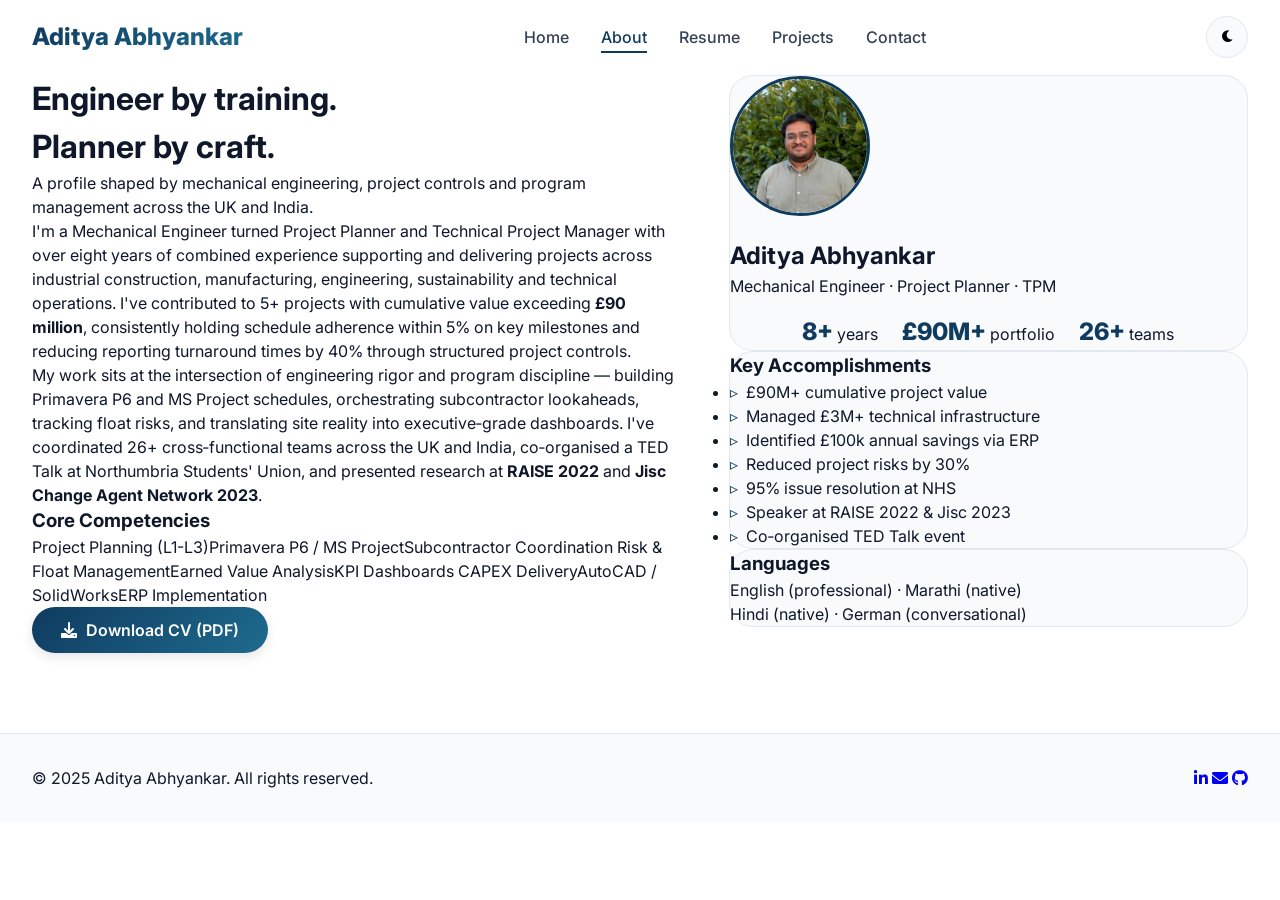
==== about.html @ 7d08a14f "Add files via upload" ====
<!DOCTYPE html>
<html lang="en">
<head>
  <meta charset="UTF-8">
  <meta name="viewport" content="width=device-width, initial-scale=1.0, viewport-fit=cover">
  <title>About | Aditya Abhyankar</title>
  <link href="https://fonts.googleapis.com/css2?family=Inter:opsz,wght@14..32,300;400;500;600;700;800&display=swap" rel="stylesheet">
  <link rel="stylesheet" href="https://cdnjs.cloudflare.com/ajax/libs/font-awesome/6.0.0-beta3/css/all.min.css">
  <link rel="stylesheet" href="css/style.css">
  <script src="js/script.js" defer></script>
</head>
<body>
  <header class="navbar glass-nav">
    <div class="container nav-container">
      <a href="index.html" class="logo">Aditya Abhyankar</a>
      <nav class="nav-links">
        <a href="index.html" class="nav-link">Home</a>
        <a href="about.html" class="nav-link active">About</a>
        <a href="resume.html" class="nav-link">Resume</a>
        <a href="projects.html" class="nav-link">Projects</a>
        <a href="contact.html" class="nav-link">Contact</a>
      </nav>
      <button class="theme-toggle" id="darkModeToggle"><i class="fas fa-moon"></i><i class="fas fa-sun" style="display:none;"></i></button>
    </div>
  </header>

  <main class="container page-padding">
    <div class="about-grid">
      <div class="about-text fade-up">
        <h1>Engineer by training.<br>Planner by craft.</h1>
        <p class="lead">A profile shaped by mechanical engineering, project controls and program management across the UK and India.</p>
        <p>I'm a Mechanical Engineer turned Project Planner and Technical Project Manager with over eight years of combined experience supporting and delivering projects across industrial construction, manufacturing, engineering, sustainability and technical operations. I've contributed to 5+ projects with cumulative value exceeding <strong>£90 million</strong>, consistently holding schedule adherence within 5% on key milestones and reducing reporting turnaround times by 40% through structured project controls.</p>
        <p>My work sits at the intersection of engineering rigor and program discipline — building Primavera P6 and MS Project schedules, orchestrating subcontractor lookaheads, tracking float risks, and translating site reality into executive‑grade dashboards. I've coordinated 26+ cross‑functional teams across the UK and India, co‑organised a TED Talk at Northumbria Students' Union, and presented research at <strong>RAISE 2022</strong> and <strong>Jisc Change Agent Network 2023</strong>.</p>
        <div class="core-competencies">
          <h3>Core Competencies</h3>
          <div class="competency-tags">
            <span>Project Planning (L1-L3)</span><span>Primavera P6 / MS Project</span><span>Subcontractor Coordination</span>
            <span>Risk & Float Management</span><span>Earned Value Analysis</span><span>KPI Dashboards</span>
            <span>CAPEX Delivery</span><span>AutoCAD / SolidWorks</span><span>ERP Implementation</span>
          </div>
        </div>
        <a href="assets/Aditya_Abhyankar_CV.pdf" class="btn btn-primary" download><i class="fas fa-download"></i> Download CV (PDF)</a>
      </div>
      <div class="about-sidebar fade-up delay-1">
        <div class="profile-card glass-card">
          <img src="assets/profile.jpeg" alt="Aditya Abhyankar" class="profile-img" onerror="this.src='https://placehold.co/200x200?text=Photo'">
          <h2>Aditya Abhyankar</h2>
          <p>Mechanical Engineer · Project Planner · TPM</p>
          <div class="profile-stats">
            <div><span>8+</span> years</div>
            <div><span>£90M+</span> portfolio</div>
            <div><span>26+</span> teams</div>
          </div>
        </div>
        <div class="accomplishment-card glass-card">
          <h3>Key Accomplishments</h3>
          <ul>
            <li>£90M+ cumulative project value</li>
            <li>Managed £3M+ technical infrastructure</li>
            <li>Identified £100k annual savings via ERP</li>
            <li>Reduced project risks by 30%</li>
            <li>95% issue resolution at NHS</li>
            <li>Speaker at RAISE 2022 & Jisc 2023</li>
            <li>Co‑organised TED Talk event</li>
          </ul>
        </div>
        <div class="language-card glass-card">
          <h3>Languages</h3>
          <p>English (professional) · Marathi (native)<br>Hindi (native) · German (conversational)</p>
        </div>
      </div>
    </div>
  </main>

  <footer class="footer">
    <div class="container footer-flex">
      <p>© 2025 Aditya Abhyankar. All rights reserved.</p>
      <div class="social-links">
        <a href="https://www.linkedin.com/in/aditya-abhyankar-249370194" target="_blank"><i class="fab fa-linkedin-in"></i></a>
        <a href="mailto:Aditya.abhyankar22@gmail.com"><i class="fas fa-envelope"></i></a>
        <a href="#"><i class="fab fa-github"></i></a>
      </div>
    </div>
  </footer>
  <div id="toast" class="toast"></div>
  <div id="modal" class="modal"><div class="modal-content glass-modal"><span class="modal-close">&times;</span><div id="modal-body"></div></div></div>
  <button id="scrollTopBtn" class="scroll-top"><i class="fas fa-chevron-up"></i></button>
</body>
</html>
---- css/style.css ----
* {
  margin: 0;
  padding: 0;
  box-sizing: border-box;
}

:root {
  --bg: #ffffff;
  --surface: #f8fafc;
  --surface-elevated: #ffffff;
  --text: #0f172a;
  --text-light: #334155;
  --accent: #0f3b5f;
  --accent-light: #1e5a7a;
  --accent-grad: linear-gradient(135deg, #0f3b5f 0%, #1e6b8f 100%);
  --border: #e2e8f0;
  --card-shadow: 0 20px 35px -12px rgba(0,0,0,0.08), 0 2px 4px -2px rgba(0,0,0,0.02);
  --glass-bg: rgba(255, 255, 255, 0.75);
  --glass-border: rgba(255,255,255,0.3);
}

body.dark {
  --bg: #0a0f1c;
  --surface: #111827;
  --surface-elevated: #1f2937;
  --text: #f1f5f9;
  --text-light: #cbd5e1;
  --accent: #60a5fa;
  --accent-light: #93c5fd;
  --accent-grad: linear-gradient(135deg, #3b82f6 0%, #60a5fa 100%);
  --border: #334155;
  --glass-bg: rgba(15, 23, 42, 0.75);
  --glass-border: rgba(255,255,255,0.05);
}

body {
  font-family: 'Inter', sans-serif;
  background: var(--bg);
  color: var(--text);
  line-height: 1.5;
  transition: background 0.3s ease, color 0.2s ease;
  scroll-behavior: smooth;
}

.container {
  max-width: 1280px;
  margin: 0 auto;
  padding: 0 2rem;
}

/* Glass Navbar */
.glass-nav {
  background: var(--glass-bg);
  backdrop-filter: blur(12px);
  -webkit-backdrop-filter: blur(12px);
  border-bottom: 1px solid var(--glass-border);
}

.navbar {
  position: sticky;
  top: 0;
  z-index: 100;
  padding: 1rem 0;
}
.nav-container {
  display: flex;
  justify-content: space-between;
  align-items: center;
  flex-wrap: wrap;
  gap: 1rem;
}
.logo {
  font-weight: 800;
  font-size: 1.5rem;
  background: var(--accent-grad);
  -webkit-background-clip: text;
  background-clip: text;
  color: transparent;
  text-decoration: none;
  transition: transform 0.2s;
}
.logo:hover { transform: scale(1.02); }
.nav-links {
  display: flex;
  gap: 2rem;
}
.nav-link {
  text-decoration: none;
  font-weight: 500;
  color: var(--text-light);
  transition: 0.25s cubic-bezier(0.2, 0.9, 0.4, 1.1);
  position: relative;
}
.nav-link::after {
  content: '';
  position: absolute;
  bottom: -4px;
  left: 0;
  width: 0;
  height: 2px;
  background: var(--accent);
  transition: width 0.3s;
}
.nav-link:hover::after, .nav-link.active::after { width: 100%; }
.nav-link:hover, .nav-link.active { color: var(--accent); }
.theme-toggle {
  background: var(--surface);
  border: 1px solid var(--border);
  border-radius: 60px;
  width: 42px;
  height: 42px;
  cursor: pointer;
  display: flex;
  align-items: center;
  justify-content: center;
  transition: all 0.2s;
}
.theme-toggle:hover { transform: scale(1.05); background: var(--accent-light); color: white; }

/* Hero */
.hero {
  padding: 5rem 0 3rem;
  background: radial-gradient(circle at 10% 30%, rgba(96,165,250,0.03) 0%, transparent 50%);
}
.hero-grid {
  display: flex;
  align-items: center;
  justify-content: space-between;
  gap: 3rem;
  flex-wrap: wrap;
}
.hero-text { flex: 1.2; }
.hero-badge {
  display: inline-block;
  background: var(--accent-grad);
  color: white;
  padding: 0.25rem 1.2rem;
  border-radius: 60px;
  font-size: 0.8rem;
  font-weight: 600;
  margin-bottom: 1rem;
}
.hero-text h1 {
  font-size: 3.5rem;
  font-weight: 800;
  margin-bottom: 0.5rem;
  background: var(--accent-grad);
  -webkit-background-clip: text;
  background-clip: text;
  color: transparent;
  letter-spacing: -0.02em;
}
.hero-titles { font-size: 1.2rem; color: var(--accent); font-weight: 600; margin-bottom: 1rem; }
.hero-description { font-size: 1.1rem; color: var(--text-light); margin-bottom: 2rem; max-width: 90%; }
.btn {
  display: inline-flex;
  align-items: center;
  gap: 0.6rem;
  padding: 0.7rem 1.8rem;
  border-radius: 60px;
  text-decoration: none;
  font-weight: 600;
  transition: all 0.25s cubic-bezier(0.2, 0.9, 0.4, 1.1);
  cursor: pointer;
  border: none;
}
.btn-primary { background: var(--accent-grad); color: white; box-shadow: 0 4px 12px rgba(0,0,0,0.1); }
.btn-primary:hover { transform: translateY(-3px); box-shadow: 0 10px 20px -5px rgba(0,0,0,0.2); opacity: 0.95; }
.btn-outline { border: 1.5px solid var(--accent); color: var(--accent); background: transparent; }
.btn-outline:hover { background: var(--accent); color: white; transform: translateY(-2px); }
.stats-row { display: flex; gap: 2rem; flex-wrap: wrap; margin-top: 1rem; }
.stat-item { font-weight: 600; font-size: 0.85rem; color: var(--text-light); }
.stat-number { display: block; font-size: 1.9rem; font-weight: 800; background: var(--accent-grad); -webkit-background-clip: text; background-clip: text; color: transparent; }
.hero-badge-card {
  background: var(--surface-elevated);
  border-radius: 2rem;
  padding: 2rem;
  display: flex;
  gap: 2rem;
  font-size: 2.2rem;
  color: var(--accent);
  box-shadow: var(--card-shadow);
  border: 1px solid var(--border);
}

/* Competencies */
.competencies { margin: 4rem auto; text-align: center; }
.competencies h2 { font-size: 1.8rem; margin-bottom: 2rem; font-weight: 600; }
.competency-grid { display: flex; flex-wrap: wrap; justify-content: center; gap: 0.8rem; }
.competency-grid span {
  background: var(--surface);
  padding: 0.6rem 1.4rem;
  border-radius: 60px;
  font-size: 0.85rem;
  font-weight: 500;
  border: 1px solid var(--border);
  transition: all 0.2s;
}
.competency-grid span:hover { transform: translateY(-2px); border-color: var(--accent); }

/* Cards */
.glass-card, .preview-card, .project-full-card, .job-entry, .edu-entry, .contact-card, .profile-card, .accomplishment-card, .language-card {
  background: var(--surface);
  border-radius: 1.5rem;
  border: 1px solid var(--border);
  transition: all 0.3s cubic-bezier(0.2,0.9,0.4,1.1);
}
.preview-card:hover, .project-full-card:hover, .job-entry:hover {
  transform: translateY(-6px);
  box-shadow: var(--card-shadow);
  border-color: var(--accent-light);
}
.projects-preview-grid, .projects-full-grid {
  display: grid;
  grid-template-columns: repeat(auto-fit, minmax(320px, 1fr));
  gap: 2rem;
  margin: 2rem 0;
}
.preview-card, .project-full-card { padding: 1.8rem; }
.project-category {
  font-size: 0.7rem;
  font-weight: 700;
  text-transform: uppercase;
  letter-spacing: 1px;
  color: var(--accent);
  background: rgba(96,165,250,0.12);
  padding: 0.2rem 0.8rem;
  border-radius: 40px;
  display: inline-block;
  margin-bottom: 1rem;
}
.metric-chips, .project-metrics { display: flex; flex-wrap: wrap; gap: 0.5rem; margin: 1rem 0; }
.metric-chips span, .project-metrics span { background: var(--bg); padding: 0.2rem 0.8rem; border-radius: 40px; font-size: 0.7rem; font-weight: 600; border: 1px solid var(--border); }
.preview-links a, .project-link { color: var(--accent); text-decoration: none; font-weight: 600; transition: 0.2s; cursor: pointer; }
.preview-links a:hover { text-decoration: underline; letter-spacing: 0.3px; }

/* About */
.about-grid { display: grid; grid-template-columns: 1fr 0.8fr; gap: 3rem; }
.profile-img { width: 140px; height: 140px; border-radius: 50%; object-fit: cover; margin-bottom: 1rem; border: 3px solid var(--accent); }
.profile-stats { display: flex; justify-content: center; gap: 1.5rem; margin-top: 1rem; }
.profile-stats div span { font-size: 1.5rem; font-weight: 800; color: var(--accent); }
.accomplishment-card li::before { content: "▹"; color: var(--accent); margin-right: 0.5rem; }

/* Resume */
.resume-section h2 { font-size: 1.6rem; margin-bottom: 1.5rem; border-left: 4px solid var(--accent); padding-left: 1rem; }
.job-header { margin-bottom: 0.8rem; display: flex; flex-wrap: wrap; justify-content: space-between; }
.company-logo { width: 36px; height: 36px; object-fit: contain; }
.job-photos { display: flex; gap: 0.8rem; margin-top: 1rem; }
.job-photos img { width: 90px; height: 60px; object-fit: cover; border-radius: 12px; transition: 0.2s; }
.job-photos img:hover { transform: scale(1.02); }
.skills-grid { display: flex; flex-wrap: wrap; gap: 0.6rem; }
.skills-grid span { background: var(--surface); padding: 0.5rem 1.2rem; border-radius: 40px; border: 1px solid var(--border); font-size: 0.8rem; }

/* Contact */
.contact-grid { display: grid; grid-template-columns: 1fr 0.9fr; gap: 3rem; }
.contact-form-col { padding: 2rem; }
.form-group { margin-bottom: 1.5rem; }
.form-group input, .form-group textarea {
  width: 100%;
  padding: 0.9rem;
  border-radius: 1rem;
  border: 1px solid var(--border);
  background: var(--bg);
  color: var(--text);
  transition: 0.2s;
}
.form-group input:focus, .form-group textarea:focus { outline: none; border-color: var(--accent); box-shadow: 0 0 0 3px rgba(96,165,250,0.2); }
.social-btn { padding: 0.5rem 1.2rem; border-radius: 60px; text-decoration: none; font-weight: 500; transition: 0.2s; gap: 0.5rem; display: inline-flex; align-items: center; }
.linkedin { background: #0077b5; color: white; }
.github { background: #1e293b; color: white; }
.social-btn:hover { transform: translateY(-2px); filter: brightness(1.05); }

/* Footer & misc */
.footer { margin-top: 5rem; background: var(--surface); border-top: 1px solid var(--border); padding: 2rem 0; }
.footer-flex { display: flex; justify-content: space-between; align-items: center; flex-wrap: wrap; }
.scroll-top {
  position: fixed;
  bottom: 2rem;
  right: 2rem;
  background: var(--accent-grad);
  color: white;
  border: none;
  width: 46px;
  height: 46px;
  border-radius: 60px;
  cursor: pointer;
  display: none;
  align-items: center;
  justify-content: center;
  transition: 0.2s;
  box-shadow: 0 6px 12px rgba(0,0,0,0.1);
}
.scroll-top:hover { transform: scale(1.08); }
.toast {
  position: fixed;
  bottom: 2rem;
  left: 50%;
  transform: translateX(-50%) translateY(100px);
  background: var(--accent);
  color: white;
  padding: 0.8rem 1.8rem;
  border-radius: 60px;
  font-size: 0.9rem;
  z-index: 1100;
  transition: transform 0.3s ease;
  backdrop-filter: blur(8px);
  background: rgba(15,59,95,0.9);
}
body.dark .toast { background: rgba(96,165,250,0.9); }
.toast.show { transform: translateX(-50%) translateY(0); }
.modal {
  display: none;
  position: fixed;
  z-index: 1200;
  left: 0;
  top: 0;
  width: 100%;
  height: 100%;
  background-color: rgba(0,0,0,0.6);
  backdrop-filter: blur(6px);
}
.modal-content {
  background: var(--surface);
  margin: 8% auto;
  padding: 2rem;
  border-radius: 2rem;
  width: 90%;
  max-width: 700px;
  max-height: 80vh;
  overflow-y: auto;
  position: relative;
}
.modal-close { position: absolute; right: 1.5rem; top: 1rem; font-size: 1.8rem; cursor: pointer; transition: 0.2s; }
.fade-up {
  opacity: 0;
  transform: translateY(30px);
  transition: opacity 0.7s cubic-bezier(0.2, 0.9, 0.4, 1.1), transform 0.7s cubic-bezier(0.2, 0.9, 0.4, 1.1);
}
.fade-up.visible { opacity: 1; transform: translateY(0); }
.page-header { text-align: center; margin-bottom: 2.5rem; }
@media (max-width: 900px) {
  .about-grid, .contact-grid { grid-template-columns: 1fr; }
  .hero-grid { flex-direction: column; text-align: center; }
  .hero-description { max-width: 100%; }
  .nav-links { gap: 1rem; }
  .container { padding: 0 1.2rem; }
  .hero-text h1 { font-size: 2.5rem; }
}
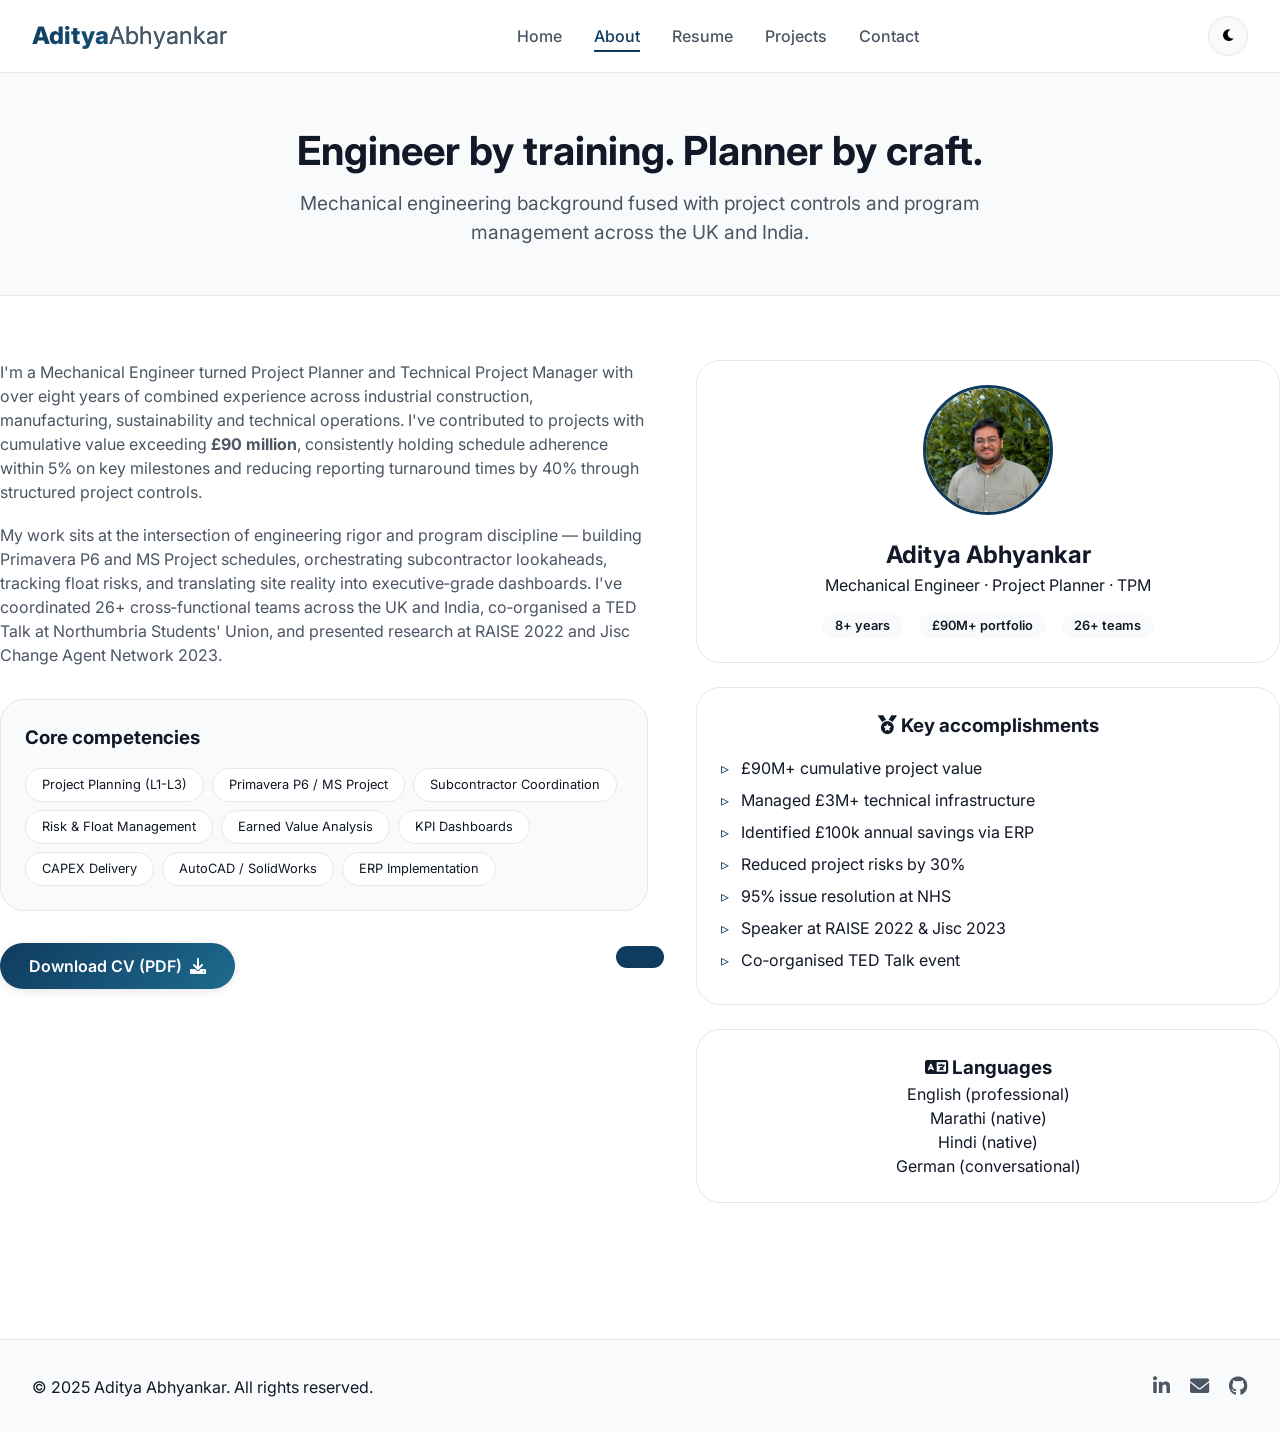
==== commit ae957619: "Add files via upload" ====
--- a/about.html
+++ b/about.html
@@ -2,7 +2,7 @@
 <html lang="en">
 <head>
   <meta charset="UTF-8">
-  <meta name="viewport" content="width=device-width, initial-scale=1.0, viewport-fit=cover">
+  <meta name="viewport" content="width=device-width, initial-scale=1.0">
   <title>About | Aditya Abhyankar</title>
   <link href="https://fonts.googleapis.com/css2?family=Inter:opsz,wght@14..32,300;400;500;600;700;800&display=swap" rel="stylesheet">
   <link rel="stylesheet" href="https://cdnjs.cloudflare.com/ajax/libs/font-awesome/6.0.0-beta3/css/all.min.css">
@@ -10,9 +10,9 @@
   <script src="js/script.js" defer></script>
 </head>
 <body>
-  <header class="navbar glass-nav">
+  <header class="navbar">
     <div class="container nav-container">
-      <a href="index.html" class="logo">Aditya Abhyankar</a>
+      <a href="index.html" class="logo">Aditya<span>Abhyankar</span></a>
       <nav class="nav-links">
         <a href="index.html" class="nav-link">Home</a>
         <a href="about.html" class="nav-link active">About</a>
@@ -20,60 +20,63 @@
         <a href="projects.html" class="nav-link">Projects</a>
         <a href="contact.html" class="nav-link">Contact</a>
       </nav>
-      <button class="theme-toggle" id="darkModeToggle"><i class="fas fa-moon"></i><i class="fas fa-sun" style="display:none;"></i></button>
+      <button class="theme-toggle" id="darkModeToggle"><i class="fas fa-moon"></i><i class="fas fa-sun"></i></button>
     </div>
   </header>
 
-  <main class="container page-padding">
-    <div class="about-grid">
-      <div class="about-text fade-up">
-        <h1>Engineer by training.<br>Planner by craft.</h1>
-        <p class="lead">A profile shaped by mechanical engineering, project controls and program management across the UK and India.</p>
-        <p>I'm a Mechanical Engineer turned Project Planner and Technical Project Manager with over eight years of combined experience supporting and delivering projects across industrial construction, manufacturing, engineering, sustainability and technical operations. I've contributed to 5+ projects with cumulative value exceeding <strong>£90 million</strong>, consistently holding schedule adherence within 5% on key milestones and reducing reporting turnaround times by 40% through structured project controls.</p>
-        <p>My work sits at the intersection of engineering rigor and program discipline — building Primavera P6 and MS Project schedules, orchestrating subcontractor lookaheads, tracking float risks, and translating site reality into executive‑grade dashboards. I've coordinated 26+ cross‑functional teams across the UK and India, co‑organised a TED Talk at Northumbria Students' Union, and presented research at <strong>RAISE 2022</strong> and <strong>Jisc Change Agent Network 2023</strong>.</p>
-        <div class="core-competencies">
-          <h3>Core Competencies</h3>
-          <div class="competency-tags">
-            <span>Project Planning (L1-L3)</span><span>Primavera P6 / MS Project</span><span>Subcontractor Coordination</span>
-            <span>Risk & Float Management</span><span>Earned Value Analysis</span><span>KPI Dashboards</span>
-            <span>CAPEX Delivery</span><span>AutoCAD / SolidWorks</span><span>ERP Implementation</span>
+  <main>
+    <section class="page-hero">
+      <div class="container">
+        <h1>Engineer by training. Planner by craft.</h1>
+        <p class="lead">Mechanical engineering background fused with project controls and program management across the UK and India.</p>
+      </div>
+    </section>
+
+    <section class="about-content">
+      <div class="container about-grid">
+        <div class="about-text">
+          <p>I'm a Mechanical Engineer turned Project Planner and Technical Project Manager with over eight years of combined experience across industrial construction, manufacturing, sustainability and technical operations. I've contributed to projects with cumulative value exceeding <strong>£90 million</strong>, consistently holding schedule adherence within 5% on key milestones and reducing reporting turnaround times by 40% through structured project controls.</p>
+          <p>My work sits at the intersection of engineering rigor and program discipline — building Primavera P6 and MS Project schedules, orchestrating subcontractor lookaheads, tracking float risks, and translating site reality into executive‑grade dashboards. I've coordinated 26+ cross‑functional teams across the UK and India, co‑organised a TED Talk at Northumbria Students' Union, and presented research at RAISE 2022 and Jisc Change Agent Network 2023.</p>
+          <div class="core-box">
+            <h3>Core competencies</h3>
+            <div class="tag-group">
+              <span>Project Planning (L1-L3)</span><span>Primavera P6 / MS Project</span><span>Subcontractor Coordination</span>
+              <span>Risk & Float Management</span><span>Earned Value Analysis</span><span>KPI Dashboards</span>
+              <span>CAPEX Delivery</span><span>AutoCAD / SolidWorks</span><span>ERP Implementation</span>
+            </div>
           </div>
+          <a href="assets/Aditya_Abhyankar_CV.pdf" class="btn btn-primary" download>Download CV (PDF) <i class="fas fa-download"></i></a>
         </div>
-        <a href="assets/Aditya_Abhyankar_CV.pdf" class="btn btn-primary" download><i class="fas fa-download"></i> Download CV (PDF)</a>
+        <aside class="about-sidebar">
+          <div class="profile-card">
+            <img src="assets/profile.jpeg" alt="Aditya Abhyankar" class="profile-img" onerror="this.src='https://placehold.co/300x300?text=Photo'">
+            <h2>Aditya Abhyankar</h2>
+            <p>Mechanical Engineer · Project Planner · TPM</p>
+            <div class="profile-meta"><span>8+ years</span><span>£90M+ portfolio</span><span>26+ teams</span></div>
+          </div>
+          <div class="accomplishment-card">
+            <h3><i class="fas fa-medal"></i> Key accomplishments</h3>
+            <ul>
+              <li>£90M+ cumulative project value</li>
+              <li>Managed £3M+ technical infrastructure</li>
+              <li>Identified £100k annual savings via ERP</li>
+              <li>Reduced project risks by 30%</li>
+              <li>95% issue resolution at NHS</li>
+              <li>Speaker at RAISE 2022 & Jisc 2023</li>
+              <li>Co‑organised TED Talk event</li>
+            </ul>
+          </div>
+          <div class="language-card">
+            <h3><i class="fas fa-language"></i> Languages</h3>
+            <p>English (professional)<br>Marathi (native)<br>Hindi (native)<br>German (conversational)</p>
+          </div>
+        </aside>
       </div>
-      <div class="about-sidebar fade-up delay-1">
-        <div class="profile-card glass-card">
-          <img src="assets/profile.jpeg" alt="Aditya Abhyankar" class="profile-img" onerror="this.src='https://placehold.co/200x200?text=Photo'">
-          <h2>Aditya Abhyankar</h2>
-          <p>Mechanical Engineer · Project Planner · TPM</p>
-          <div class="profile-stats">
-            <div><span>8+</span> years</div>
-            <div><span>£90M+</span> portfolio</div>
-            <div><span>26+</span> teams</div>
-          </div>
-        </div>
-        <div class="accomplishment-card glass-card">
-          <h3>Key Accomplishments</h3>
-          <ul>
-            <li>£90M+ cumulative project value</li>
-            <li>Managed £3M+ technical infrastructure</li>
-            <li>Identified £100k annual savings via ERP</li>
-            <li>Reduced project risks by 30%</li>
-            <li>95% issue resolution at NHS</li>
-            <li>Speaker at RAISE 2022 & Jisc 2023</li>
-            <li>Co‑organised TED Talk event</li>
-          </ul>
-        </div>
-        <div class="language-card glass-card">
-          <h3>Languages</h3>
-          <p>English (professional) · Marathi (native)<br>Hindi (native) · German (conversational)</p>
-        </div>
-      </div>
-    </div>
+    </section>
   </main>
 
   <footer class="footer">
-    <div class="container footer-flex">
+    <div class="container footer-inner">
       <p>© 2025 Aditya Abhyankar. All rights reserved.</p>
       <div class="social-links">
         <a href="https://www.linkedin.com/in/aditya-abhyankar-249370194" target="_blank"><i class="fab fa-linkedin-in"></i></a>
@@ -82,8 +85,9 @@
       </div>
     </div>
   </footer>
+
   <div id="toast" class="toast"></div>
-  <div id="modal" class="modal"><div class="modal-content glass-modal"><span class="modal-close">&times;</span><div id="modal-body"></div></div></div>
+  <div id="modal" class="modal"><div class="modal-content"><span class="modal-close">&times;</span><div id="modal-body"></div></div></div>
   <button id="scrollTopBtn" class="scroll-top"><i class="fas fa-chevron-up"></i></button>
 </body>
 </html>
--- a/css/style.css
+++ b/css/style.css
@@ -6,31 +6,29 @@
 
 :root {
   --bg: #ffffff;
-  --surface: #f8fafc;
-  --surface-elevated: #ffffff;
-  --text: #0f172a;
-  --text-light: #334155;
+  --surface: #f9fafb;
+  --card-bg: #ffffff;
+  --text: #111827;
+  --text-light: #4b5563;
   --accent: #0f3b5f;
   --accent-light: #1e5a7a;
   --accent-grad: linear-gradient(135deg, #0f3b5f 0%, #1e6b8f 100%);
-  --border: #e2e8f0;
-  --card-shadow: 0 20px 35px -12px rgba(0,0,0,0.08), 0 2px 4px -2px rgba(0,0,0,0.02);
-  --glass-bg: rgba(255, 255, 255, 0.75);
-  --glass-border: rgba(255,255,255,0.3);
+  --border: #e5e7eb;
+  --shadow: 0 10px 25px -5px rgba(0,0,0,0.05), 0 8px 10px -6px rgba(0,0,0,0.02);
+  --shadow-hover: 0 20px 30px -12px rgba(0,0,0,0.1);
 }
 
 body.dark {
   --bg: #0a0f1c;
   --surface: #111827;
-  --surface-elevated: #1f2937;
-  --text: #f1f5f9;
-  --text-light: #cbd5e1;
+  --card-bg: #1f2937;
+  --text: #f3f4f6;
+  --text-light: #9ca3af;
   --accent: #60a5fa;
   --accent-light: #93c5fd;
   --accent-grad: linear-gradient(135deg, #3b82f6 0%, #60a5fa 100%);
-  --border: #334155;
-  --glass-bg: rgba(15, 23, 42, 0.75);
-  --glass-border: rgba(255,255,255,0.05);
+  --border: #374151;
+  --shadow: 0 10px 25px -5px rgba(0,0,0,0.2);
 }
 
 body {
@@ -38,8 +36,7 @@
   background: var(--bg);
   color: var(--text);
   line-height: 1.5;
-  transition: background 0.3s ease, color 0.2s ease;
-  scroll-behavior: smooth;
+  transition: background 0.3s, color 0.2s;
 }
 
 .container {
@@ -48,20 +45,17 @@
   padding: 0 2rem;
 }
 
-/* Glass Navbar */
-.glass-nav {
-  background: var(--glass-bg);
-  backdrop-filter: blur(12px);
-  -webkit-backdrop-filter: blur(12px);
-  border-bottom: 1px solid var(--glass-border);
-}
-
+/* Navbar */
 .navbar {
   position: sticky;
   top: 0;
+  background: rgba(var(--bg-rgb, 255,255,255), 0.85);
+  backdrop-filter: blur(12px);
+  border-bottom: 1px solid var(--border);
   z-index: 100;
   padding: 1rem 0;
 }
+body.dark .navbar { background: rgba(10,15,28,0.85); }
 .nav-container {
   display: flex;
   justify-content: space-between;
@@ -72,23 +66,19 @@
 .logo {
   font-weight: 800;
   font-size: 1.5rem;
+  text-decoration: none;
   background: var(--accent-grad);
   -webkit-background-clip: text;
   background-clip: text;
   color: transparent;
-  text-decoration: none;
-  transition: transform 0.2s;
-}
-.logo:hover { transform: scale(1.02); }
-.nav-links {
-  display: flex;
-  gap: 2rem;
-}
+}
+.logo span { font-weight: 400; color: var(--text-light); background: none; -webkit-background-clip: unset; }
+.nav-links { display: flex; gap: 2rem; }
 .nav-link {
   text-decoration: none;
   font-weight: 500;
   color: var(--text-light);
-  transition: 0.25s cubic-bezier(0.2, 0.9, 0.4, 1.1);
+  transition: 0.2s;
   position: relative;
 }
 .nav-link::after {
@@ -99,250 +89,177 @@
   width: 0;
   height: 2px;
   background: var(--accent);
-  transition: width 0.3s;
+  transition: width 0.2s;
 }
 .nav-link:hover::after, .nav-link.active::after { width: 100%; }
 .nav-link:hover, .nav-link.active { color: var(--accent); }
 .theme-toggle {
   background: var(--surface);
   border: 1px solid var(--border);
-  border-radius: 60px;
-  width: 42px;
-  height: 42px;
+  border-radius: 2rem;
+  width: 40px;
+  height: 40px;
   cursor: pointer;
   display: flex;
   align-items: center;
   justify-content: center;
-  transition: all 0.2s;
-}
-.theme-toggle:hover { transform: scale(1.05); background: var(--accent-light); color: white; }
+  transition: 0.2s;
+}
+.theme-toggle .fa-sun { display: none; }
+body.dark .theme-toggle .fa-moon { display: none; }
+body.dark .theme-toggle .fa-sun { display: inline-block; }
 
 /* Hero */
 .hero {
-  padding: 5rem 0 3rem;
-  background: radial-gradient(circle at 10% 30%, rgba(96,165,250,0.03) 0%, transparent 50%);
-}
-.hero-grid {
+  padding: 5rem 0 4rem;
+  background: linear-gradient(180deg, var(--bg) 0%, var(--surface) 100%);
+}
+.hero-wrapper {
   display: flex;
-  align-items: center;
   justify-content: space-between;
+  align-items: center;
   gap: 3rem;
   flex-wrap: wrap;
 }
-.hero-text { flex: 1.2; }
+.hero-content { flex: 1.5; }
 .hero-badge {
   display: inline-block;
   background: var(--accent-grad);
   color: white;
-  padding: 0.25rem 1.2rem;
-  border-radius: 60px;
-  font-size: 0.8rem;
+  padding: 0.25rem 1rem;
+  border-radius: 2rem;
+  font-size: 0.75rem;
   font-weight: 600;
   margin-bottom: 1rem;
 }
-.hero-text h1 {
-  font-size: 3.5rem;
-  font-weight: 800;
-  margin-bottom: 0.5rem;
-  background: var(--accent-grad);
-  -webkit-background-clip: text;
-  background-clip: text;
-  color: transparent;
-  letter-spacing: -0.02em;
-}
-.hero-titles { font-size: 1.2rem; color: var(--accent); font-weight: 600; margin-bottom: 1rem; }
+.hero-content h1 { font-size: 3.5rem; font-weight: 800; margin-bottom: 0.5rem; letter-spacing: -0.02em; background: var(--accent-grad); -webkit-background-clip: text; background-clip: text; color: transparent; }
+.hero-titles { font-size: 1.2rem; color: var(--accent); font-weight: 500; margin-bottom: 1rem; }
 .hero-description { font-size: 1.1rem; color: var(--text-light); margin-bottom: 2rem; max-width: 90%; }
+.hero-buttons { display: flex; gap: 1rem; flex-wrap: wrap; margin-bottom: 2rem; }
 .btn {
   display: inline-flex;
   align-items: center;
-  gap: 0.6rem;
+  gap: 0.5rem;
   padding: 0.7rem 1.8rem;
-  border-radius: 60px;
+  border-radius: 2rem;
   text-decoration: none;
   font-weight: 600;
-  transition: all 0.25s cubic-bezier(0.2, 0.9, 0.4, 1.1);
+  transition: all 0.2s;
   cursor: pointer;
   border: none;
 }
-.btn-primary { background: var(--accent-grad); color: white; box-shadow: 0 4px 12px rgba(0,0,0,0.1); }
-.btn-primary:hover { transform: translateY(-3px); box-shadow: 0 10px 20px -5px rgba(0,0,0,0.2); opacity: 0.95; }
+.btn-primary { background: var(--accent-grad); color: white; box-shadow: 0 2px 8px rgba(0,0,0,0.1); }
+.btn-primary:hover { transform: translateY(-2px); box-shadow: 0 8px 20px rgba(0,0,0,0.15); }
 .btn-outline { border: 1.5px solid var(--accent); color: var(--accent); background: transparent; }
 .btn-outline:hover { background: var(--accent); color: white; transform: translateY(-2px); }
-.stats-row { display: flex; gap: 2rem; flex-wrap: wrap; margin-top: 1rem; }
-.stat-item { font-weight: 600; font-size: 0.85rem; color: var(--text-light); }
-.stat-number { display: block; font-size: 1.9rem; font-weight: 800; background: var(--accent-grad); -webkit-background-clip: text; background-clip: text; color: transparent; }
-.hero-badge-card {
-  background: var(--surface-elevated);
-  border-radius: 2rem;
-  padding: 2rem;
-  display: flex;
-  gap: 2rem;
-  font-size: 2.2rem;
-  color: var(--accent);
-  box-shadow: var(--card-shadow);
-  border: 1px solid var(--border);
-}
+.hero-stats { display: flex; gap: 2rem; background: var(--card-bg); padding: 1.5rem 2rem; border-radius: 2rem; box-shadow: var(--shadow); border: 1px solid var(--border); }
+.stat-card { text-align: center; }
+.stat-number { display: block; font-size: 2rem; font-weight: 800; background: var(--accent-grad); -webkit-background-clip: text; background-clip: text; color: transparent; }
+.stat-label { font-size: 0.8rem; color: var(--text-light); text-transform: uppercase; }
 
 /* Competencies */
-.competencies { margin: 4rem auto; text-align: center; }
-.competencies h2 { font-size: 1.8rem; margin-bottom: 2rem; font-weight: 600; }
+.competencies { padding: 3rem 0; text-align: center; border-top: 1px solid var(--border); border-bottom: 1px solid var(--border); background: var(--surface); }
+.competencies h2 { font-size: 1.6rem; margin-bottom: 2rem; font-weight: 600; }
 .competency-grid { display: flex; flex-wrap: wrap; justify-content: center; gap: 0.8rem; }
-.competency-grid span {
-  background: var(--surface);
-  padding: 0.6rem 1.4rem;
-  border-radius: 60px;
-  font-size: 0.85rem;
-  font-weight: 500;
-  border: 1px solid var(--border);
-  transition: all 0.2s;
-}
+.competency-grid span { background: var(--card-bg); padding: 0.5rem 1.2rem; border-radius: 2rem; font-size: 0.85rem; font-weight: 500; border: 1px solid var(--border); transition: 0.2s; }
 .competency-grid span:hover { transform: translateY(-2px); border-color: var(--accent); }
 
-/* Cards */
-.glass-card, .preview-card, .project-full-card, .job-entry, .edu-entry, .contact-card, .profile-card, .accomplishment-card, .language-card {
-  background: var(--surface);
-  border-radius: 1.5rem;
-  border: 1px solid var(--border);
-  transition: all 0.3s cubic-bezier(0.2,0.9,0.4,1.1);
-}
-.preview-card:hover, .project-full-card:hover, .job-entry:hover {
-  transform: translateY(-6px);
-  box-shadow: var(--card-shadow);
-  border-color: var(--accent-light);
-}
-.projects-preview-grid, .projects-full-grid {
-  display: grid;
-  grid-template-columns: repeat(auto-fit, minmax(320px, 1fr));
-  gap: 2rem;
-  margin: 2rem 0;
-}
-.preview-card, .project-full-card { padding: 1.8rem; }
-.project-category {
-  font-size: 0.7rem;
-  font-weight: 700;
-  text-transform: uppercase;
-  letter-spacing: 1px;
-  color: var(--accent);
-  background: rgba(96,165,250,0.12);
-  padding: 0.2rem 0.8rem;
-  border-radius: 40px;
-  display: inline-block;
-  margin-bottom: 1rem;
-}
-.metric-chips, .project-metrics { display: flex; flex-wrap: wrap; gap: 0.5rem; margin: 1rem 0; }
-.metric-chips span, .project-metrics span { background: var(--bg); padding: 0.2rem 0.8rem; border-radius: 40px; font-size: 0.7rem; font-weight: 600; border: 1px solid var(--border); }
-.preview-links a, .project-link { color: var(--accent); text-decoration: none; font-weight: 600; transition: 0.2s; cursor: pointer; }
-.preview-links a:hover { text-decoration: underline; letter-spacing: 0.3px; }
-
-/* About */
-.about-grid { display: grid; grid-template-columns: 1fr 0.8fr; gap: 3rem; }
-.profile-img { width: 140px; height: 140px; border-radius: 50%; object-fit: cover; margin-bottom: 1rem; border: 3px solid var(--accent); }
-.profile-stats { display: flex; justify-content: center; gap: 1.5rem; margin-top: 1rem; }
-.profile-stats div span { font-size: 1.5rem; font-weight: 800; color: var(--accent); }
-.accomplishment-card li::before { content: "▹"; color: var(--accent); margin-right: 0.5rem; }
-
-/* Resume */
-.resume-section h2 { font-size: 1.6rem; margin-bottom: 1.5rem; border-left: 4px solid var(--accent); padding-left: 1rem; }
-.job-header { margin-bottom: 0.8rem; display: flex; flex-wrap: wrap; justify-content: space-between; }
-.company-logo { width: 36px; height: 36px; object-fit: contain; }
-.job-photos { display: flex; gap: 0.8rem; margin-top: 1rem; }
-.job-photos img { width: 90px; height: 60px; object-fit: cover; border-radius: 12px; transition: 0.2s; }
-.job-photos img:hover { transform: scale(1.02); }
-.skills-grid { display: flex; flex-wrap: wrap; gap: 0.6rem; }
-.skills-grid span { background: var(--surface); padding: 0.5rem 1.2rem; border-radius: 40px; border: 1px solid var(--border); font-size: 0.8rem; }
-
-/* Contact */
-.contact-grid { display: grid; grid-template-columns: 1fr 0.9fr; gap: 3rem; }
-.contact-form-col { padding: 2rem; }
-.form-group { margin-bottom: 1.5rem; }
-.form-group input, .form-group textarea {
-  width: 100%;
-  padding: 0.9rem;
-  border-radius: 1rem;
-  border: 1px solid var(--border);
-  background: var(--bg);
-  color: var(--text);
-  transition: 0.2s;
-}
-.form-group input:focus, .form-group textarea:focus { outline: none; border-color: var(--accent); box-shadow: 0 0 0 3px rgba(96,165,250,0.2); }
-.social-btn { padding: 0.5rem 1.2rem; border-radius: 60px; text-decoration: none; font-weight: 500; transition: 0.2s; gap: 0.5rem; display: inline-flex; align-items: center; }
+/* Featured projects */
+.featured { padding: 4rem 0; }
+.section-header { display: flex; justify-content: space-between; align-items: baseline; margin-bottom: 2rem; }
+.section-header h2 { font-size: 1.8rem; font-weight: 600; }
+.btn-text { color: var(--accent); text-decoration: none; font-weight: 500; transition: 0.2s; }
+.btn-text:hover { text-decoration: underline; }
+.projects-grid, .projects-full-grid { display: grid; grid-template-columns: repeat(auto-fill, minmax(320px, 1fr)); gap: 2rem; }
+.project-card, .project-full-card { background: var(--card-bg); border-radius: 1.5rem; padding: 1.5rem; border: 1px solid var(--border); transition: all 0.25s; }
+.project-card:hover, .project-full-card:hover { transform: translateY(-6px); box-shadow: var(--shadow-hover); border-color: var(--accent-light); }
+.project-tag { font-size: 0.7rem; font-weight: 700; text-transform: uppercase; color: var(--accent); background: rgba(96,165,250,0.1); display: inline-block; padding: 0.2rem 0.8rem; border-radius: 2rem; margin-bottom: 1rem; }
+.project-card h3, .project-full-card h3 { font-size: 1.25rem; margin-bottom: 0.75rem; }
+.project-card p { color: var(--text-light); font-size: 0.9rem; margin-bottom: 1rem; }
+.project-metrics { display: flex; flex-wrap: wrap; gap: 0.5rem; margin: 1rem 0; }
+.project-metrics span { background: var(--surface); padding: 0.2rem 0.6rem; border-radius: 2rem; font-size: 0.7rem; font-weight: 500; }
+.project-links { display: flex; gap: 1rem; margin-top: 0.5rem; }
+.project-links a { color: var(--accent); text-decoration: none; font-weight: 500; font-size: 0.85rem; cursor: pointer; }
+.project-links a:hover { text-decoration: underline; }
+
+/* About page */
+.page-hero { background: var(--surface); padding: 3rem 0; text-align: center; border-bottom: 1px solid var(--border); }
+.page-hero h1 { font-size: 2.5rem; margin-bottom: 0.5rem; }
+.lead { font-size: 1.2rem; color: var(--text-light); max-width: 700px; margin: 0 auto; }
+.about-grid { display: grid; grid-template-columns: 1fr 0.9fr; gap: 3rem; padding: 4rem 0; }
+.about-text p { margin-bottom: 1.2rem; color: var(--text-light); }
+.core-box { background: var(--surface); border-radius: 1.5rem; padding: 1.5rem; margin: 2rem 0; border: 1px solid var(--border); }
+.tag-group { display: flex; flex-wrap: wrap; gap: 0.5rem; margin-top: 1rem; }
+.tag-group span { background: var(--card-bg); padding: 0.4rem 1rem; border-radius: 2rem; font-size: 0.8rem; border: 1px solid var(--border); }
+.profile-card, .accomplishment-card, .language-card { background: var(--card-bg); border-radius: 1.5rem; padding: 1.5rem; border: 1px solid var(--border); margin-bottom: 1.5rem; text-align: center; }
+.profile-img { width: 130px; height: 130px; border-radius: 50%; object-fit: cover; margin-bottom: 1rem; border: 3px solid var(--accent); }
+.profile-meta { display: flex; justify-content: center; gap: 1rem; margin-top: 1rem; }
+.profile-meta span { font-weight: 600; background: var(--surface); padding: 0.2rem 0.8rem; border-radius: 2rem; font-size: 0.8rem; }
+.accomplishment-card ul { text-align: left; list-style: none; margin-top: 1rem; }
+.accomplishment-card li { margin-bottom: 0.5rem; padding-left: 1.2rem; position: relative; }
+.accomplishment-card li::before { content: "▹"; color: var(--accent); position: absolute; left: 0; }
+
+/* Resume page */
+.resume-grid { display: grid; grid-template-columns: 1fr 0.8fr; gap: 3rem; padding: 3rem 0; }
+.job-card, .edu-card { background: var(--card-bg); border-radius: 1.5rem; padding: 1.5rem; margin-bottom: 1.5rem; border: 1px solid var(--border); transition: 0.2s; }
+.job-card:hover { transform: translateY(-3px); box-shadow: var(--shadow); }
+.job-header { display: flex; align-items: center; gap: 1rem; flex-wrap: wrap; margin-bottom: 1rem; }
+.company-icon { width: 40px; height: 40px; object-fit: contain; }
+.job-header h3 { font-size: 1.2rem; }
+.company { font-size: 0.85rem; color: var(--text-light); display: block; }
+.date { font-size: 0.8rem; color: var(--text-light); margin-left: auto; }
+.job-card ul, .edu-card ul { margin-left: 1.2rem; color: var(--text-light); }
+.skills-cloud { display: flex; flex-wrap: wrap; gap: 0.6rem; margin: 1rem 0; }
+.skills-cloud span { background: var(--surface); padding: 0.4rem 1rem; border-radius: 2rem; font-size: 0.8rem; border: 1px solid var(--border); }
+.achievement-card { background: var(--card-bg); border-radius: 1.5rem; padding: 1.5rem; border: 1px solid var(--border); margin-bottom: 1.5rem; }
+.achievement-card ul { list-style: none; margin-top: 1rem; }
+.achievement-card li { margin-bottom: 0.6rem; padding-left: 1.2rem; position: relative; }
+.achievement-card li::before { content: "✓"; color: var(--accent); position: absolute; left: 0; }
+.download-card { text-align: center; }
+
+/* Contact page */
+.contact-section { padding: 3rem 0; }
+.contact-grid { display: grid; grid-template-columns: 1fr 0.8fr; gap: 3rem; }
+.contact-form-card { background: var(--card-bg); border-radius: 1.5rem; padding: 2rem; border: 1px solid var(--border); }
+.input-group { margin-bottom: 1.5rem; }
+.input-group label { display: block; font-weight: 500; margin-bottom: 0.3rem; }
+.input-group input, .input-group textarea { width: 100%; padding: 0.8rem; border-radius: 1rem; border: 1px solid var(--border); background: var(--bg); color: var(--text); transition: 0.2s; }
+.input-group input:focus, .input-group textarea:focus { outline: none; border-color: var(--accent); box-shadow: 0 0 0 3px rgba(96,165,250,0.2); }
+.info-card { background: var(--card-bg); border-radius: 1.5rem; padding: 1.5rem; border: 1px solid var(--border); margin-bottom: 1.5rem; }
+.info-card p { margin: 0.8rem 0; display: flex; align-items: center; gap: 0.8rem; }
+.social-row { display: flex; gap: 1rem; margin-top: 1rem; }
+.social-link { padding: 0.5rem 1rem; border-radius: 2rem; text-decoration: none; font-weight: 500; display: inline-flex; align-items: center; gap: 0.5rem; transition: 0.2s; }
 .linkedin { background: #0077b5; color: white; }
 .github { background: #1e293b; color: white; }
-.social-btn:hover { transform: translateY(-2px); filter: brightness(1.05); }
-
-/* Footer & misc */
-.footer { margin-top: 5rem; background: var(--surface); border-top: 1px solid var(--border); padding: 2rem 0; }
-.footer-flex { display: flex; justify-content: space-between; align-items: center; flex-wrap: wrap; }
-.scroll-top {
-  position: fixed;
-  bottom: 2rem;
-  right: 2rem;
-  background: var(--accent-grad);
-  color: white;
-  border: none;
-  width: 46px;
-  height: 46px;
-  border-radius: 60px;
-  cursor: pointer;
-  display: none;
-  align-items: center;
-  justify-content: center;
-  transition: 0.2s;
-  box-shadow: 0 6px 12px rgba(0,0,0,0.1);
-}
-.scroll-top:hover { transform: scale(1.08); }
-.toast {
-  position: fixed;
-  bottom: 2rem;
-  left: 50%;
-  transform: translateX(-50%) translateY(100px);
-  background: var(--accent);
-  color: white;
-  padding: 0.8rem 1.8rem;
-  border-radius: 60px;
-  font-size: 0.9rem;
-  z-index: 1100;
-  transition: transform 0.3s ease;
-  backdrop-filter: blur(8px);
-  background: rgba(15,59,95,0.9);
-}
-body.dark .toast { background: rgba(96,165,250,0.9); }
+.social-link:hover { transform: translateY(-2px); filter: brightness(1.05); }
+.footer-nav { list-style: none; margin-top: 1rem; }
+.footer-nav li { margin-bottom: 0.5rem; }
+.footer-nav a { text-decoration: none; color: var(--text-light); transition: 0.2s; }
+.footer-nav a:hover { color: var(--accent); }
+
+/* Footer */
+.footer { margin-top: 3rem; background: var(--surface); border-top: 1px solid var(--border); padding: 2rem 0; }
+.footer-inner { display: flex; justify-content: space-between; align-items: center; flex-wrap: wrap; gap: 1rem; }
+.social-links a { color: var(--text-light); margin-left: 1rem; font-size: 1.2rem; transition: 0.2s; }
+.social-links a:hover { color: var(--accent); }
+
+/* Utils */
+.toast { position: fixed; bottom: 2rem; left: 50%; transform: translateX(-50%) translateY(100px); background: var(--accent); color: white; padding: 0.7rem 1.5rem; border-radius: 3rem; z-index: 1100; transition: transform 0.3s; }
 .toast.show { transform: translateX(-50%) translateY(0); }
-.modal {
-  display: none;
-  position: fixed;
-  z-index: 1200;
-  left: 0;
-  top: 0;
-  width: 100%;
-  height: 100%;
-  background-color: rgba(0,0,0,0.6);
-  backdrop-filter: blur(6px);
-}
-.modal-content {
-  background: var(--surface);
-  margin: 8% auto;
-  padding: 2rem;
-  border-radius: 2rem;
-  width: 90%;
-  max-width: 700px;
-  max-height: 80vh;
-  overflow-y: auto;
-  position: relative;
-}
-.modal-close { position: absolute; right: 1.5rem; top: 1rem; font-size: 1.8rem; cursor: pointer; transition: 0.2s; }
-.fade-up {
-  opacity: 0;
-  transform: translateY(30px);
-  transition: opacity 0.7s cubic-bezier(0.2, 0.9, 0.4, 1.1), transform 0.7s cubic-bezier(0.2, 0.9, 0.4, 1.1);
-}
+.modal { display: none; position: fixed; z-index: 1000; left: 0; top: 0; width: 100%; height: 100%; background: rgba(0,0,0,0.6); backdrop-filter: blur(4px); }
+.modal-content { background: var(--card-bg); margin: 8% auto; padding: 2rem; border-radius: 1.5rem; width: 90%; max-width: 600px; max-height: 80vh; overflow: auto; position: relative; }
+.modal-close { position: absolute; right: 1.2rem; top: 0.8rem; font-size: 1.8rem; cursor: pointer; }
+.scroll-top { position: fixed; bottom: 2rem; right: 2rem; background: var(--accent-grad); color: white; border: none; width: 44px; height: 44px; border-radius: 50%; cursor: pointer; display: none; align-items: center; justify-content: center; transition: 0.2s; }
+.scroll-top:hover { transform: scale(1.1); }
+.fade-up { opacity: 0; transform: translateY(20px); transition: opacity 0.6s ease, transform 0.6s ease; }
 .fade-up.visible { opacity: 1; transform: translateY(0); }
-.page-header { text-align: center; margin-bottom: 2.5rem; }
+
 @media (max-width: 900px) {
-  .about-grid, .contact-grid { grid-template-columns: 1fr; }
-  .hero-grid { flex-direction: column; text-align: center; }
+  .about-grid, .resume-grid, .contact-grid { grid-template-columns: 1fr; }
+  .hero-wrapper { flex-direction: column; text-align: center; }
   .hero-description { max-width: 100%; }
+  .hero-buttons { justify-content: center; }
   .nav-links { gap: 1rem; }
   .container { padding: 0 1.2rem; }
-  .hero-text h1 { font-size: 2.5rem; }
+  .hero-content h1 { font-size: 2.5rem; }
 }
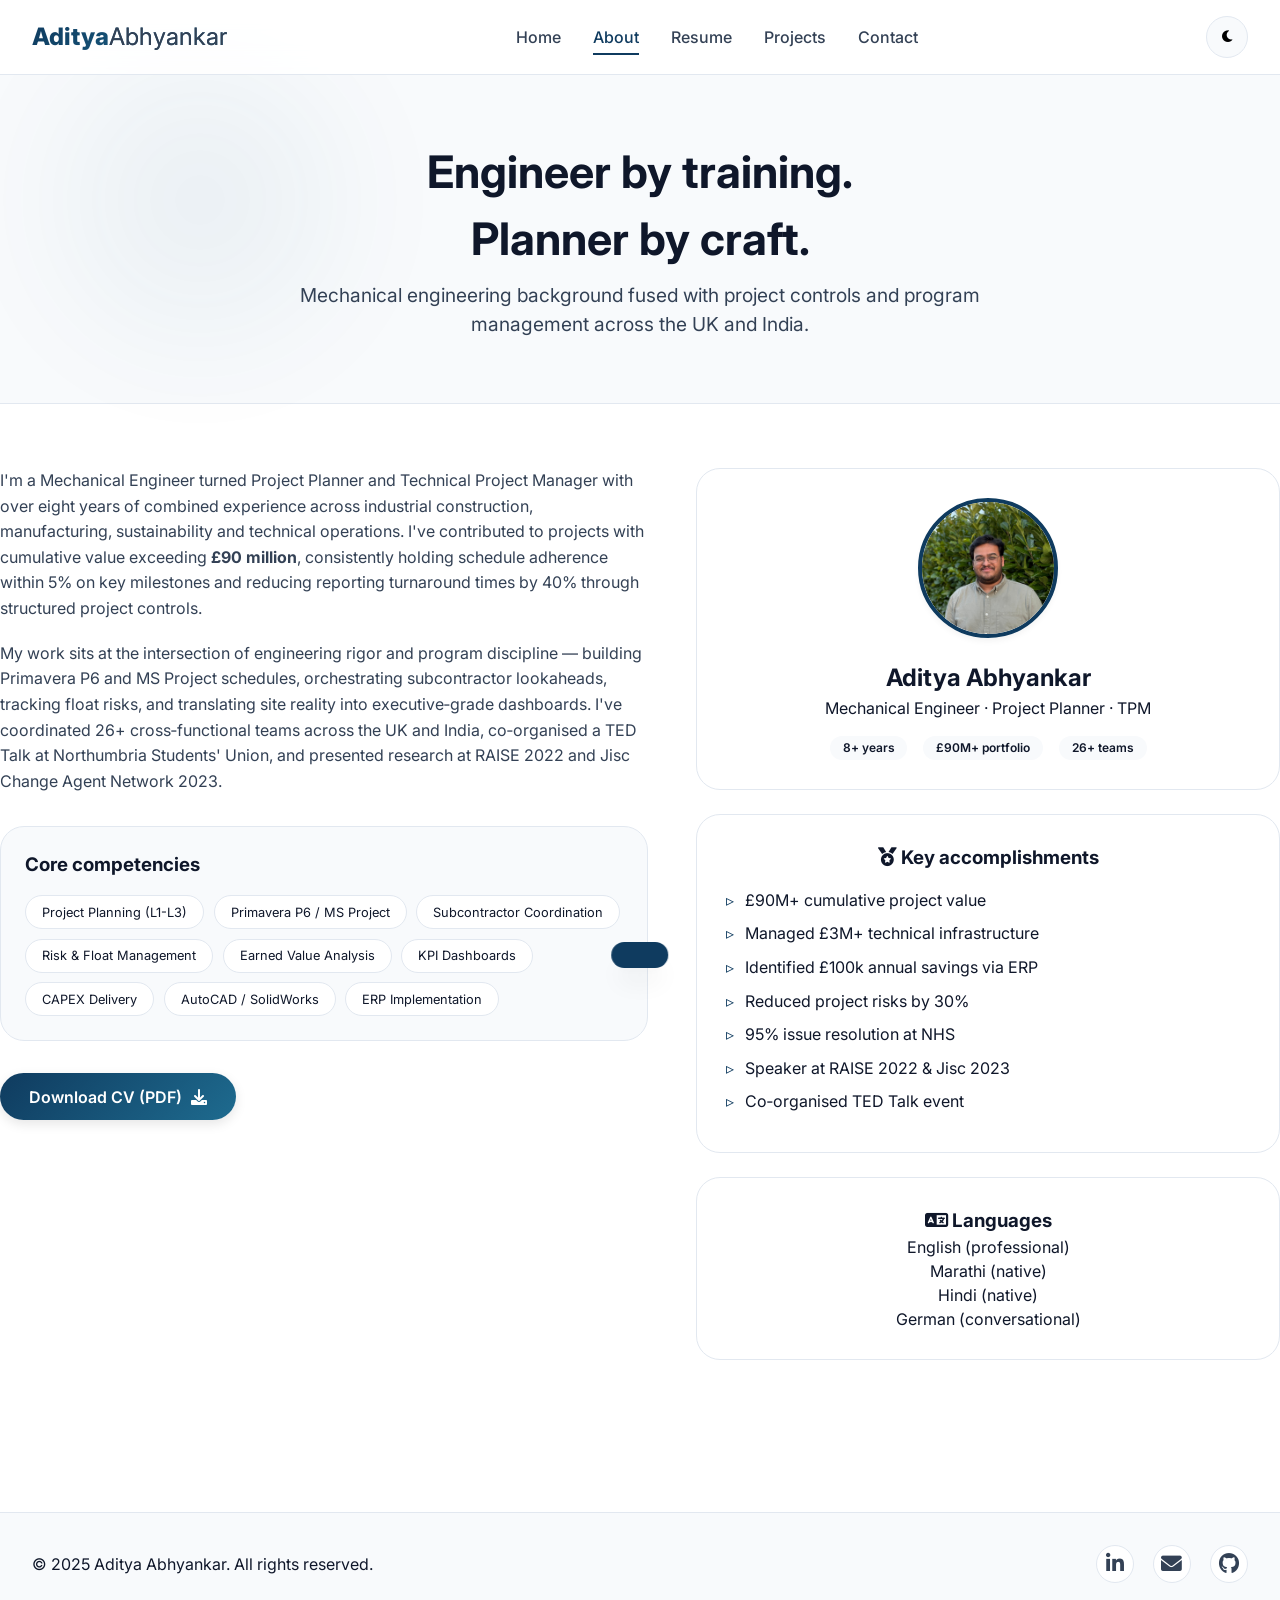
==== commit a9172de0: "Add files via upload" ====
--- a/about.html
+++ b/about.html
@@ -10,6 +10,7 @@
   <script src="js/script.js" defer></script>
 </head>
 <body>
+  <div class="cursor-glow"></div>
   <header class="navbar">
     <div class="container nav-container">
       <a href="index.html" class="logo">Aditya<span>Abhyankar</span></a>
@@ -27,14 +28,14 @@
   <main>
     <section class="page-hero">
       <div class="container">
-        <h1>Engineer by training. Planner by craft.</h1>
-        <p class="lead">Mechanical engineering background fused with project controls and program management across the UK and India.</p>
+        <h1 class="fade-up">Engineer by training.<br>Planner by craft.</h1>
+        <p class="lead fade-up delay-1">Mechanical engineering background fused with project controls and program management across the UK and India.</p>
       </div>
     </section>
 
     <section class="about-content">
       <div class="container about-grid">
-        <div class="about-text">
+        <div class="about-text fade-up">
           <p>I'm a Mechanical Engineer turned Project Planner and Technical Project Manager with over eight years of combined experience across industrial construction, manufacturing, sustainability and technical operations. I've contributed to projects with cumulative value exceeding <strong>£90 million</strong>, consistently holding schedule adherence within 5% on key milestones and reducing reporting turnaround times by 40% through structured project controls.</p>
           <p>My work sits at the intersection of engineering rigor and program discipline — building Primavera P6 and MS Project schedules, orchestrating subcontractor lookaheads, tracking float risks, and translating site reality into executive‑grade dashboards. I've coordinated 26+ cross‑functional teams across the UK and India, co‑organised a TED Talk at Northumbria Students' Union, and presented research at RAISE 2022 and Jisc Change Agent Network 2023.</p>
           <div class="core-box">
@@ -47,7 +48,7 @@
           </div>
           <a href="assets/Aditya_Abhyankar_CV.pdf" class="btn btn-primary" download>Download CV (PDF) <i class="fas fa-download"></i></a>
         </div>
-        <aside class="about-sidebar">
+        <aside class="about-sidebar fade-up delay-1">
           <div class="profile-card">
             <img src="assets/profile.jpeg" alt="Aditya Abhyankar" class="profile-img" onerror="this.src='https://placehold.co/300x300?text=Photo'">
             <h2>Aditya Abhyankar</h2>
@@ -79,9 +80,9 @@
     <div class="container footer-inner">
       <p>© 2025 Aditya Abhyankar. All rights reserved.</p>
       <div class="social-links">
-        <a href="https://www.linkedin.com/in/aditya-abhyankar-249370194" target="_blank"><i class="fab fa-linkedin-in"></i></a>
-        <a href="mailto:Aditya.abhyankar22@gmail.com"><i class="fas fa-envelope"></i></a>
-        <a href="#"><i class="fab fa-github"></i></a>
+        <a href="https://www.linkedin.com/in/aditya-abhyankar-249370194" target="_blank" class="social-icon"><i class="fab fa-linkedin-in"></i></a>
+        <a href="mailto:Aditya.abhyankar22@gmail.com" class="social-icon"><i class="fas fa-envelope"></i></a>
+        <a href="#" class="social-icon"><i class="fab fa-github"></i></a>
       </div>
     </div>
   </footer>
--- a/css/style.css
+++ b/css/style.css
@@ -6,29 +6,31 @@
 
 :root {
   --bg: #ffffff;
-  --surface: #f9fafb;
+  --surface: #f8fafc;
   --card-bg: #ffffff;
-  --text: #111827;
-  --text-light: #4b5563;
+  --text: #0f172a;
+  --text-light: #334155;
   --accent: #0f3b5f;
   --accent-light: #1e5a7a;
   --accent-grad: linear-gradient(135deg, #0f3b5f 0%, #1e6b8f 100%);
-  --border: #e5e7eb;
-  --shadow: 0 10px 25px -5px rgba(0,0,0,0.05), 0 8px 10px -6px rgba(0,0,0,0.02);
-  --shadow-hover: 0 20px 30px -12px rgba(0,0,0,0.1);
+  --border: #e2e8f0;
+  --shadow-sm: 0 4px 6px -1px rgba(0, 0, 0, 0.05);
+  --shadow-md: 0 10px 15px -3px rgba(0, 0, 0, 0.05), 0 4px 6px -2px rgba(0, 0, 0, 0.025);
+  --shadow-lg: 0 20px 25px -5px rgba(0, 0, 0, 0.05), 0 10px 10px -5px rgba(0, 0, 0, 0.02);
+  --shadow-hover: 0 25px 35px -12px rgba(0, 0, 0, 0.15);
+  --transition: all 0.35s cubic-bezier(0.2, 0.9, 0.4, 1.1);
 }
 
 body.dark {
   --bg: #0a0f1c;
   --surface: #111827;
   --card-bg: #1f2937;
-  --text: #f3f4f6;
-  --text-light: #9ca3af;
+  --text: #f1f5f9;
+  --text-light: #cbd5e1;
   --accent: #60a5fa;
   --accent-light: #93c5fd;
   --accent-grad: linear-gradient(135deg, #3b82f6 0%, #60a5fa 100%);
-  --border: #374151;
-  --shadow: 0 10px 25px -5px rgba(0,0,0,0.2);
+  --border: #334155;
 }
 
 body {
@@ -37,6 +39,7 @@
   color: var(--text);
   line-height: 1.5;
   transition: background 0.3s, color 0.2s;
+  overflow-x: hidden;
 }
 
 .container {
@@ -45,17 +48,34 @@
   padding: 0 2rem;
 }
 
-/* Navbar */
+/* Cursor glow effect */
+.cursor-glow {
+  position: fixed;
+  width: 400px;
+  height: 400px;
+  background: radial-gradient(circle, var(--accent-light) 0%, transparent 70%);
+  opacity: 0.08;
+  filter: blur(60px);
+  pointer-events: none;
+  z-index: 0;
+  transition: transform 0.1s ease;
+}
+
+/* Navbar with glass depth */
 .navbar {
   position: sticky;
   top: 0;
-  background: rgba(var(--bg-rgb, 255,255,255), 0.85);
+  background: rgba(var(--bg-rgb), 0.8);
   backdrop-filter: blur(12px);
   border-bottom: 1px solid var(--border);
   z-index: 100;
   padding: 1rem 0;
-}
-body.dark .navbar { background: rgba(10,15,28,0.85); }
+  transition: var(--transition);
+}
+@supports (backdrop-filter: blur(12px)) {
+  .navbar { background: rgba(255, 255, 255, 0.75); }
+  body.dark .navbar { background: rgba(10, 15, 28, 0.85); }
+}
 .nav-container {
   display: flex;
   justify-content: space-between;
@@ -71,25 +91,27 @@
   -webkit-background-clip: text;
   background-clip: text;
   color: transparent;
-}
-.logo span { font-weight: 400; color: var(--text-light); background: none; -webkit-background-clip: unset; }
+  transition: var(--transition);
+}
+.logo span { font-weight: 400; color: var(--text-light); background: none; }
+.logo:hover { transform: scale(1.02); }
 .nav-links { display: flex; gap: 2rem; }
 .nav-link {
   text-decoration: none;
   font-weight: 500;
   color: var(--text-light);
-  transition: 0.2s;
+  transition: var(--transition);
   position: relative;
 }
 .nav-link::after {
   content: '';
   position: absolute;
-  bottom: -4px;
+  bottom: -6px;
   left: 0;
   width: 0;
   height: 2px;
   background: var(--accent);
-  transition: width 0.2s;
+  transition: width 0.25s ease;
 }
 .nav-link:hover::after, .nav-link.active::after { width: 100%; }
 .nav-link:hover, .nav-link.active { color: var(--accent); }
@@ -97,22 +119,23 @@
   background: var(--surface);
   border: 1px solid var(--border);
   border-radius: 2rem;
-  width: 40px;
-  height: 40px;
+  width: 42px;
+  height: 42px;
   cursor: pointer;
   display: flex;
   align-items: center;
   justify-content: center;
-  transition: 0.2s;
-}
-.theme-toggle .fa-sun { display: none; }
+  transition: var(--transition);
+}
+.theme-toggle:hover { transform: rotate(15deg) scale(1.05); background: var(--accent); color: white; }
 body.dark .theme-toggle .fa-moon { display: none; }
 body.dark .theme-toggle .fa-sun { display: inline-block; }
-
-/* Hero */
+.theme-toggle .fa-sun { display: none; }
+
+/* Hero section with gradient depth */
 .hero {
-  padding: 5rem 0 4rem;
-  background: linear-gradient(180deg, var(--bg) 0%, var(--surface) 100%);
+  padding: 6rem 0 4rem;
+  background: radial-gradient(ellipse at 80% 30%, rgba(96,165,250,0.08) 0%, transparent 60%);
 }
 .hero-wrapper {
   display: flex;
@@ -126,134 +149,535 @@
   display: inline-block;
   background: var(--accent-grad);
   color: white;
-  padding: 0.25rem 1rem;
+  padding: 0.3rem 1.2rem;
   border-radius: 2rem;
   font-size: 0.75rem;
   font-weight: 600;
   margin-bottom: 1rem;
-}
-.hero-content h1 { font-size: 3.5rem; font-weight: 800; margin-bottom: 0.5rem; letter-spacing: -0.02em; background: var(--accent-grad); -webkit-background-clip: text; background-clip: text; color: transparent; }
+  box-shadow: var(--shadow-sm);
+}
+.hero-content h1 {
+  font-size: 3.8rem;
+  font-weight: 800;
+  margin-bottom: 0.5rem;
+  letter-spacing: -0.02em;
+  background: var(--accent-grad);
+  -webkit-background-clip: text;
+  background-clip: text;
+  color: transparent;
+}
 .hero-titles { font-size: 1.2rem; color: var(--accent); font-weight: 500; margin-bottom: 1rem; }
 .hero-description { font-size: 1.1rem; color: var(--text-light); margin-bottom: 2rem; max-width: 90%; }
 .hero-buttons { display: flex; gap: 1rem; flex-wrap: wrap; margin-bottom: 2rem; }
 .btn {
   display: inline-flex;
   align-items: center;
-  gap: 0.5rem;
+  gap: 0.6rem;
   padding: 0.7rem 1.8rem;
   border-radius: 2rem;
   text-decoration: none;
   font-weight: 600;
-  transition: all 0.2s;
+  transition: var(--transition);
   cursor: pointer;
   border: none;
 }
-.btn-primary { background: var(--accent-grad); color: white; box-shadow: 0 2px 8px rgba(0,0,0,0.1); }
-.btn-primary:hover { transform: translateY(-2px); box-shadow: 0 8px 20px rgba(0,0,0,0.15); }
-.btn-outline { border: 1.5px solid var(--accent); color: var(--accent); background: transparent; }
+.btn-primary {
+  background: var(--accent-grad);
+  color: white;
+  box-shadow: 0 4px 12px rgba(0, 0, 0, 0.1);
+}
+.btn-primary:hover { transform: translateY(-3px); box-shadow: 0 12px 20px -8px rgba(0, 0, 0, 0.2); }
+.btn-outline {
+  border: 1.5px solid var(--accent);
+  color: var(--accent);
+  background: transparent;
+}
 .btn-outline:hover { background: var(--accent); color: white; transform: translateY(-2px); }
-.hero-stats { display: flex; gap: 2rem; background: var(--card-bg); padding: 1.5rem 2rem; border-radius: 2rem; box-shadow: var(--shadow); border: 1px solid var(--border); }
+.hero-stats {
+  display: flex;
+  gap: 2rem;
+  background: var(--card-bg);
+  padding: 1.5rem 2rem;
+  border-radius: 2rem;
+  box-shadow: var(--shadow-lg);
+  border: 1px solid var(--border);
+  backdrop-filter: blur(4px);
+}
 .stat-card { text-align: center; }
-.stat-number { display: block; font-size: 2rem; font-weight: 800; background: var(--accent-grad); -webkit-background-clip: text; background-clip: text; color: transparent; }
-.stat-label { font-size: 0.8rem; color: var(--text-light); text-transform: uppercase; }
+.stat-number {
+  display: block;
+  font-size: 2.2rem;
+  font-weight: 800;
+  background: var(--accent-grad);
+  -webkit-background-clip: text;
+  background-clip: text;
+  color: transparent;
+}
+.stat-label { font-size: 0.75rem; color: var(--text-light); text-transform: uppercase; letter-spacing: 1px; }
 
 /* Competencies */
-.competencies { padding: 3rem 0; text-align: center; border-top: 1px solid var(--border); border-bottom: 1px solid var(--border); background: var(--surface); }
-.competencies h2 { font-size: 1.6rem; margin-bottom: 2rem; font-weight: 600; }
-.competency-grid { display: flex; flex-wrap: wrap; justify-content: center; gap: 0.8rem; }
-.competency-grid span { background: var(--card-bg); padding: 0.5rem 1.2rem; border-radius: 2rem; font-size: 0.85rem; font-weight: 500; border: 1px solid var(--border); transition: 0.2s; }
-.competency-grid span:hover { transform: translateY(-2px); border-color: var(--accent); }
+.competencies {
+  padding: 3rem 0;
+  text-align: center;
+  border-top: 1px solid var(--border);
+  border-bottom: 1px solid var(--border);
+  background: var(--surface);
+}
+.competencies h2 { font-size: 1.8rem; margin-bottom: 2rem; font-weight: 600; }
+.competency-grid {
+  display: flex;
+  flex-wrap: wrap;
+  justify-content: center;
+  gap: 0.8rem;
+}
+.competency-grid span {
+  background: var(--card-bg);
+  padding: 0.6rem 1.4rem;
+  border-radius: 2rem;
+  font-size: 0.85rem;
+  font-weight: 500;
+  border: 1px solid var(--border);
+  transition: var(--transition);
+  cursor: default;
+}
+.competency-grid span:hover { transform: translateY(-2px); border-color: var(--accent); box-shadow: var(--shadow-sm); }
 
 /* Featured projects */
-.featured { padding: 4rem 0; }
-.section-header { display: flex; justify-content: space-between; align-items: baseline; margin-bottom: 2rem; }
-.section-header h2 { font-size: 1.8rem; font-weight: 600; }
-.btn-text { color: var(--accent); text-decoration: none; font-weight: 500; transition: 0.2s; }
-.btn-text:hover { text-decoration: underline; }
-.projects-grid, .projects-full-grid { display: grid; grid-template-columns: repeat(auto-fill, minmax(320px, 1fr)); gap: 2rem; }
-.project-card, .project-full-card { background: var(--card-bg); border-radius: 1.5rem; padding: 1.5rem; border: 1px solid var(--border); transition: all 0.25s; }
-.project-card:hover, .project-full-card:hover { transform: translateY(-6px); box-shadow: var(--shadow-hover); border-color: var(--accent-light); }
-.project-tag { font-size: 0.7rem; font-weight: 700; text-transform: uppercase; color: var(--accent); background: rgba(96,165,250,0.1); display: inline-block; padding: 0.2rem 0.8rem; border-radius: 2rem; margin-bottom: 1rem; }
-.project-card h3, .project-full-card h3 { font-size: 1.25rem; margin-bottom: 0.75rem; }
-.project-card p { color: var(--text-light); font-size: 0.9rem; margin-bottom: 1rem; }
-.project-metrics { display: flex; flex-wrap: wrap; gap: 0.5rem; margin: 1rem 0; }
-.project-metrics span { background: var(--surface); padding: 0.2rem 0.6rem; border-radius: 2rem; font-size: 0.7rem; font-weight: 500; }
-.project-links { display: flex; gap: 1rem; margin-top: 0.5rem; }
-.project-links a { color: var(--accent); text-decoration: none; font-weight: 500; font-size: 0.85rem; cursor: pointer; }
-.project-links a:hover { text-decoration: underline; }
+.featured { padding: 5rem 0; }
+.section-header {
+  display: flex;
+  justify-content: space-between;
+  align-items: baseline;
+  margin-bottom: 2rem;
+}
+.section-header h2 { font-size: 2rem; font-weight: 700; }
+.btn-text {
+  color: var(--accent);
+  text-decoration: none;
+  font-weight: 500;
+  transition: var(--transition);
+}
+.btn-text:hover { text-decoration: underline; gap: 0.3rem; letter-spacing: 0.3px; }
+.projects-grid, .projects-full-grid {
+  display: grid;
+  grid-template-columns: repeat(auto-fill, minmax(330px, 1fr));
+  gap: 2rem;
+}
+.project-card, .project-full-card {
+  background: var(--card-bg);
+  border-radius: 1.5rem;
+  padding: 1.8rem;
+  border: 1px solid var(--border);
+  transition: var(--transition);
+  position: relative;
+  overflow: hidden;
+}
+.project-card::before, .project-full-card::before {
+  content: '';
+  position: absolute;
+  top: 0;
+  left: 0;
+  width: 100%;
+  height: 4px;
+  background: var(--accent-grad);
+  transform: scaleX(0);
+  transition: transform 0.3s;
+}
+.project-card:hover::before, .project-full-card:hover::before { transform: scaleX(1); }
+.project-card:hover, .project-full-card:hover {
+  transform: translateY(-8px);
+  box-shadow: var(--shadow-hover);
+  border-color: transparent;
+}
+.project-tag {
+  font-size: 0.7rem;
+  font-weight: 700;
+  text-transform: uppercase;
+  color: var(--accent);
+  background: rgba(96,165,250,0.12);
+  display: inline-block;
+  padding: 0.2rem 0.9rem;
+  border-radius: 2rem;
+  margin-bottom: 1rem;
+}
+.project-card h3, .project-full-card h3 { font-size: 1.3rem; margin-bottom: 0.75rem; }
+.project-card p { color: var(--text-light); font-size: 0.9rem; margin-bottom: 1.2rem; line-height: 1.5; }
+.project-metrics {
+  display: flex;
+  flex-wrap: wrap;
+  gap: 0.6rem;
+  margin: 1rem 0;
+}
+.project-metrics span {
+  background: var(--surface);
+  padding: 0.2rem 0.8rem;
+  border-radius: 2rem;
+  font-size: 0.7rem;
+  font-weight: 500;
+  border: 1px solid var(--border);
+}
+.project-links { display: flex; gap: 1.2rem; margin-top: 1rem; }
+.project-links a {
+  color: var(--accent);
+  text-decoration: none;
+  font-weight: 500;
+  font-size: 0.85rem;
+  transition: var(--transition);
+  cursor: pointer;
+}
+.project-links a:hover { text-decoration: underline; gap: 0.2rem; }
 
 /* About page */
-.page-hero { background: var(--surface); padding: 3rem 0; text-align: center; border-bottom: 1px solid var(--border); }
-.page-hero h1 { font-size: 2.5rem; margin-bottom: 0.5rem; }
+.page-hero {
+  background: var(--surface);
+  padding: 4rem 0;
+  text-align: center;
+  border-bottom: 1px solid var(--border);
+}
+.page-hero h1 { font-size: 2.8rem; margin-bottom: 0.5rem; }
 .lead { font-size: 1.2rem; color: var(--text-light); max-width: 700px; margin: 0 auto; }
-.about-grid { display: grid; grid-template-columns: 1fr 0.9fr; gap: 3rem; padding: 4rem 0; }
-.about-text p { margin-bottom: 1.2rem; color: var(--text-light); }
-.core-box { background: var(--surface); border-radius: 1.5rem; padding: 1.5rem; margin: 2rem 0; border: 1px solid var(--border); }
-.tag-group { display: flex; flex-wrap: wrap; gap: 0.5rem; margin-top: 1rem; }
-.tag-group span { background: var(--card-bg); padding: 0.4rem 1rem; border-radius: 2rem; font-size: 0.8rem; border: 1px solid var(--border); }
-.profile-card, .accomplishment-card, .language-card { background: var(--card-bg); border-radius: 1.5rem; padding: 1.5rem; border: 1px solid var(--border); margin-bottom: 1.5rem; text-align: center; }
-.profile-img { width: 130px; height: 130px; border-radius: 50%; object-fit: cover; margin-bottom: 1rem; border: 3px solid var(--accent); }
-.profile-meta { display: flex; justify-content: center; gap: 1rem; margin-top: 1rem; }
-.profile-meta span { font-weight: 600; background: var(--surface); padding: 0.2rem 0.8rem; border-radius: 2rem; font-size: 0.8rem; }
+.about-grid {
+  display: grid;
+  grid-template-columns: 1fr 0.9fr;
+  gap: 3rem;
+  padding: 4rem 0;
+}
+.about-text p { margin-bottom: 1.2rem; color: var(--text-light); line-height: 1.6; }
+.core-box {
+  background: var(--surface);
+  border-radius: 1.5rem;
+  padding: 1.5rem;
+  margin: 2rem 0;
+  border: 1px solid var(--border);
+}
+.tag-group {
+  display: flex;
+  flex-wrap: wrap;
+  gap: 0.6rem;
+  margin-top: 1rem;
+}
+.tag-group span {
+  background: var(--card-bg);
+  padding: 0.4rem 1rem;
+  border-radius: 2rem;
+  font-size: 0.8rem;
+  border: 1px solid var(--border);
+}
+.profile-card, .accomplishment-card, .language-card {
+  background: var(--card-bg);
+  border-radius: 1.5rem;
+  padding: 1.8rem;
+  border: 1px solid var(--border);
+  margin-bottom: 1.5rem;
+  text-align: center;
+  transition: var(--transition);
+}
+.profile-card:hover, .accomplishment-card:hover, .language-card:hover {
+  transform: translateY(-4px);
+  box-shadow: var(--shadow-md);
+}
+.profile-img {
+  width: 140px;
+  height: 140px;
+  border-radius: 50%;
+  object-fit: cover;
+  margin-bottom: 1rem;
+  border: 4px solid var(--accent);
+  box-shadow: var(--shadow-sm);
+}
+.profile-meta {
+  display: flex;
+  justify-content: center;
+  gap: 1rem;
+  margin-top: 1rem;
+}
+.profile-meta span {
+  font-weight: 600;
+  background: var(--surface);
+  padding: 0.2rem 0.8rem;
+  border-radius: 2rem;
+  font-size: 0.75rem;
+}
 .accomplishment-card ul { text-align: left; list-style: none; margin-top: 1rem; }
-.accomplishment-card li { margin-bottom: 0.5rem; padding-left: 1.2rem; position: relative; }
-.accomplishment-card li::before { content: "▹"; color: var(--accent); position: absolute; left: 0; }
-
-/* Resume page */
-.resume-grid { display: grid; grid-template-columns: 1fr 0.8fr; gap: 3rem; padding: 3rem 0; }
-.job-card, .edu-card { background: var(--card-bg); border-radius: 1.5rem; padding: 1.5rem; margin-bottom: 1.5rem; border: 1px solid var(--border); transition: 0.2s; }
-.job-card:hover { transform: translateY(-3px); box-shadow: var(--shadow); }
-.job-header { display: flex; align-items: center; gap: 1rem; flex-wrap: wrap; margin-bottom: 1rem; }
-.company-icon { width: 40px; height: 40px; object-fit: contain; }
+.accomplishment-card li {
+  margin-bottom: 0.6rem;
+  padding-left: 1.2rem;
+  position: relative;
+}
+.accomplishment-card li::before {
+  content: "▹";
+  color: var(--accent);
+  position: absolute;
+  left: 0;
+}
+
+/* Resume */
+.resume-grid {
+  display: grid;
+  grid-template-columns: 1fr 0.7fr;
+  gap: 3rem;
+  padding: 3rem 0;
+}
+.job-card, .edu-card {
+  background: var(--card-bg);
+  border-radius: 1.5rem;
+  padding: 1.5rem;
+  margin-bottom: 1.5rem;
+  border: 1px solid var(--border);
+  transition: var(--transition);
+}
+.job-card:hover, .edu-card:hover {
+  transform: translateY(-4px);
+  box-shadow: var(--shadow-md);
+}
+.job-header {
+  display: flex;
+  align-items: center;
+  gap: 1rem;
+  flex-wrap: wrap;
+  margin-bottom: 1rem;
+}
+.company-icon {
+  width: 44px;
+  height: 44px;
+  object-fit: contain;
+  border-radius: 12px;
+}
 .job-header h3 { font-size: 1.2rem; }
 .company { font-size: 0.85rem; color: var(--text-light); display: block; }
 .date { font-size: 0.8rem; color: var(--text-light); margin-left: auto; }
 .job-card ul, .edu-card ul { margin-left: 1.2rem; color: var(--text-light); }
-.skills-cloud { display: flex; flex-wrap: wrap; gap: 0.6rem; margin: 1rem 0; }
-.skills-cloud span { background: var(--surface); padding: 0.4rem 1rem; border-radius: 2rem; font-size: 0.8rem; border: 1px solid var(--border); }
-.achievement-card { background: var(--card-bg); border-radius: 1.5rem; padding: 1.5rem; border: 1px solid var(--border); margin-bottom: 1.5rem; }
+.skills-cloud {
+  display: flex;
+  flex-wrap: wrap;
+  gap: 0.6rem;
+  margin: 1rem 0;
+}
+.skills-cloud span {
+  background: var(--surface);
+  padding: 0.4rem 1rem;
+  border-radius: 2rem;
+  font-size: 0.8rem;
+  border: 1px solid var(--border);
+}
+.achievement-card {
+  background: var(--card-bg);
+  border-radius: 1.5rem;
+  padding: 1.5rem;
+  border: 1px solid var(--border);
+  margin-bottom: 1.5rem;
+}
 .achievement-card ul { list-style: none; margin-top: 1rem; }
-.achievement-card li { margin-bottom: 0.6rem; padding-left: 1.2rem; position: relative; }
-.achievement-card li::before { content: "✓"; color: var(--accent); position: absolute; left: 0; }
+.achievement-card li {
+  margin-bottom: 0.6rem;
+  padding-left: 1.2rem;
+  position: relative;
+}
+.achievement-card li::before {
+  content: "✓";
+  color: var(--accent);
+  position: absolute;
+  left: 0;
+  font-weight: bold;
+}
 .download-card { text-align: center; }
 
 /* Contact page */
 .contact-section { padding: 3rem 0; }
-.contact-grid { display: grid; grid-template-columns: 1fr 0.8fr; gap: 3rem; }
-.contact-form-card { background: var(--card-bg); border-radius: 1.5rem; padding: 2rem; border: 1px solid var(--border); }
+.contact-grid {
+  display: grid;
+  grid-template-columns: 1fr 0.8fr;
+  gap: 3rem;
+}
+.contact-form-card {
+  background: var(--card-bg);
+  border-radius: 1.5rem;
+  padding: 2rem;
+  border: 1px solid var(--border);
+  transition: var(--transition);
+}
+.contact-form-card:hover { box-shadow: var(--shadow-md); }
 .input-group { margin-bottom: 1.5rem; }
-.input-group label { display: block; font-weight: 500; margin-bottom: 0.3rem; }
-.input-group input, .input-group textarea { width: 100%; padding: 0.8rem; border-radius: 1rem; border: 1px solid var(--border); background: var(--bg); color: var(--text); transition: 0.2s; }
-.input-group input:focus, .input-group textarea:focus { outline: none; border-color: var(--accent); box-shadow: 0 0 0 3px rgba(96,165,250,0.2); }
-.info-card { background: var(--card-bg); border-radius: 1.5rem; padding: 1.5rem; border: 1px solid var(--border); margin-bottom: 1.5rem; }
+.input-group label { display: block; font-weight: 500; margin-bottom: 0.4rem; }
+.input-group input, .input-group textarea {
+  width: 100%;
+  padding: 0.8rem 1rem;
+  border-radius: 1rem;
+  border: 1px solid var(--border);
+  background: var(--bg);
+  color: var(--text);
+  transition: var(--transition);
+}
+.input-group input:focus, .input-group textarea:focus {
+  outline: none;
+  border-color: var(--accent);
+  box-shadow: 0 0 0 3px rgba(96,165,250,0.2);
+}
+.info-card {
+  background: var(--card-bg);
+  border-radius: 1.5rem;
+  padding: 1.5rem;
+  border: 1px solid var(--border);
+  margin-bottom: 1.5rem;
+  transition: var(--transition);
+}
+.info-card:hover { transform: translateY(-3px); box-shadow: var(--shadow-sm); }
 .info-card p { margin: 0.8rem 0; display: flex; align-items: center; gap: 0.8rem; }
-.social-row { display: flex; gap: 1rem; margin-top: 1rem; }
-.social-link { padding: 0.5rem 1rem; border-radius: 2rem; text-decoration: none; font-weight: 500; display: inline-flex; align-items: center; gap: 0.5rem; transition: 0.2s; }
+.social-row { display: flex; gap: 1rem; margin-top: 1rem; flex-wrap: wrap; }
+.social-link {
+  padding: 0.5rem 1.2rem;
+  border-radius: 2rem;
+  text-decoration: none;
+  font-weight: 500;
+  display: inline-flex;
+  align-items: center;
+  gap: 0.6rem;
+  transition: var(--transition);
+}
 .linkedin { background: #0077b5; color: white; }
 .github { background: #1e293b; color: white; }
-.social-link:hover { transform: translateY(-2px); filter: brightness(1.05); }
+.social-link:hover { transform: translateY(-2px); filter: brightness(1.08); }
 .footer-nav { list-style: none; margin-top: 1rem; }
 .footer-nav li { margin-bottom: 0.5rem; }
-.footer-nav a { text-decoration: none; color: var(--text-light); transition: 0.2s; }
-.footer-nav a:hover { color: var(--accent); }
-
-/* Footer */
-.footer { margin-top: 3rem; background: var(--surface); border-top: 1px solid var(--border); padding: 2rem 0; }
-.footer-inner { display: flex; justify-content: space-between; align-items: center; flex-wrap: wrap; gap: 1rem; }
-.social-links a { color: var(--text-light); margin-left: 1rem; font-size: 1.2rem; transition: 0.2s; }
-.social-links a:hover { color: var(--accent); }
-
-/* Utils */
-.toast { position: fixed; bottom: 2rem; left: 50%; transform: translateX(-50%) translateY(100px); background: var(--accent); color: white; padding: 0.7rem 1.5rem; border-radius: 3rem; z-index: 1100; transition: transform 0.3s; }
+.footer-nav a {
+  text-decoration: none;
+  color: var(--text-light);
+  transition: var(--transition);
+}
+.footer-nav a:hover { color: var(--accent); padding-left: 4px; }
+
+/* Footer with social icons fixed for both themes */
+.footer {
+  margin-top: 4rem;
+  background: var(--surface);
+  border-top: 1px solid var(--border);
+  padding: 2rem 0;
+}
+.footer-inner {
+  display: flex;
+  justify-content: space-between;
+  align-items: center;
+  flex-wrap: wrap;
+  gap: 1rem;
+}
+.social-links {
+  display: flex;
+  gap: 1.2rem;
+}
+.social-icon {
+  color: var(--text-light);
+  font-size: 1.3rem;
+  transition: var(--transition);
+  display: inline-flex;
+  align-items: center;
+  justify-content: center;
+  width: 38px;
+  height: 38px;
+  border-radius: 50%;
+  background: var(--card-bg);
+  border: 1px solid var(--border);
+  text-decoration: none;
+}
+.social-icon:hover {
+  color: white;
+  background: var(--accent);
+  border-color: var(--accent);
+  transform: translateY(-3px);
+  box-shadow: var(--shadow-sm);
+}
+body.dark .social-icon {
+  background: #1f2937;
+  color: #cbd5e1;
+}
+body.dark .social-icon:hover {
+  background: var(--accent);
+  color: white;
+}
+
+/* Toast, modal, scroll top */
+.toast {
+  position: fixed;
+  bottom: 2rem;
+  left: 50%;
+  transform: translateX(-50%) translateY(100px);
+  background: var(--accent);
+  color: white;
+  padding: 0.8rem 1.8rem;
+  border-radius: 3rem;
+  z-index: 1100;
+  transition: transform 0.3s cubic-bezier(0.2, 0.9, 0.4, 1.1);
+  font-weight: 500;
+  backdrop-filter: blur(8px);
+  box-shadow: var(--shadow-lg);
+}
 .toast.show { transform: translateX(-50%) translateY(0); }
-.modal { display: none; position: fixed; z-index: 1000; left: 0; top: 0; width: 100%; height: 100%; background: rgba(0,0,0,0.6); backdrop-filter: blur(4px); }
-.modal-content { background: var(--card-bg); margin: 8% auto; padding: 2rem; border-radius: 1.5rem; width: 90%; max-width: 600px; max-height: 80vh; overflow: auto; position: relative; }
-.modal-close { position: absolute; right: 1.2rem; top: 0.8rem; font-size: 1.8rem; cursor: pointer; }
-.scroll-top { position: fixed; bottom: 2rem; right: 2rem; background: var(--accent-grad); color: white; border: none; width: 44px; height: 44px; border-radius: 50%; cursor: pointer; display: none; align-items: center; justify-content: center; transition: 0.2s; }
-.scroll-top:hover { transform: scale(1.1); }
-.fade-up { opacity: 0; transform: translateY(20px); transition: opacity 0.6s ease, transform 0.6s ease; }
+.modal {
+  display: none;
+  position: fixed;
+  z-index: 1200;
+  left: 0;
+  top: 0;
+  width: 100%;
+  height: 100%;
+  background: rgba(0, 0, 0, 0.6);
+  backdrop-filter: blur(8px);
+}
+.modal-content {
+  background: var(--card-bg);
+  margin: 8% auto;
+  padding: 2rem;
+  border-radius: 1.5rem;
+  width: 90%;
+  max-width: 600px;
+  max-height: 80vh;
+  overflow: auto;
+  position: relative;
+  animation: modalFadeIn 0.25s ease;
+}
+@keyframes modalFadeIn {
+  from { opacity: 0; transform: scale(0.95); }
+  to { opacity: 1; transform: scale(1); }
+}
+.modal-close {
+  position: absolute;
+  right: 1.2rem;
+  top: 0.8rem;
+  font-size: 1.8rem;
+  cursor: pointer;
+  transition: var(--transition);
+}
+.modal-close:hover { transform: rotate(90deg); color: var(--accent); }
+.scroll-top {
+  position: fixed;
+  bottom: 2rem;
+  right: 2rem;
+  background: var(--accent-grad);
+  color: white;
+  border: none;
+  width: 46px;
+  height: 46px;
+  border-radius: 50%;
+  cursor: pointer;
+  display: none;
+  align-items: center;
+  justify-content: center;
+  transition: var(--transition);
+  box-shadow: var(--shadow-md);
+  z-index: 100;
+}
+.scroll-top:hover { transform: scale(1.1) translateY(-4px); box-shadow: var(--shadow-hover); }
+
+/* Animations */
+.fade-up {
+  opacity: 0;
+  transform: translateY(30px);
+  transition: opacity 0.7s cubic-bezier(0.2, 0.9, 0.4, 1.1), transform 0.7s cubic-bezier(0.2, 0.9, 0.4, 1.1);
+}
 .fade-up.visible { opacity: 1; transform: translateY(0); }
-
+.delay-1 { transition-delay: 0.1s; }
+.delay-2 { transition-delay: 0.2s; }
+
+/* Responsive */
 @media (max-width: 900px) {
   .about-grid, .resume-grid, .contact-grid { grid-template-columns: 1fr; }
   .hero-wrapper { flex-direction: column; text-align: center; }
@@ -262,4 +686,5 @@
   .nav-links { gap: 1rem; }
   .container { padding: 0 1.2rem; }
   .hero-content h1 { font-size: 2.5rem; }
+  .page-hero h1 { font-size: 2rem; }
 }
